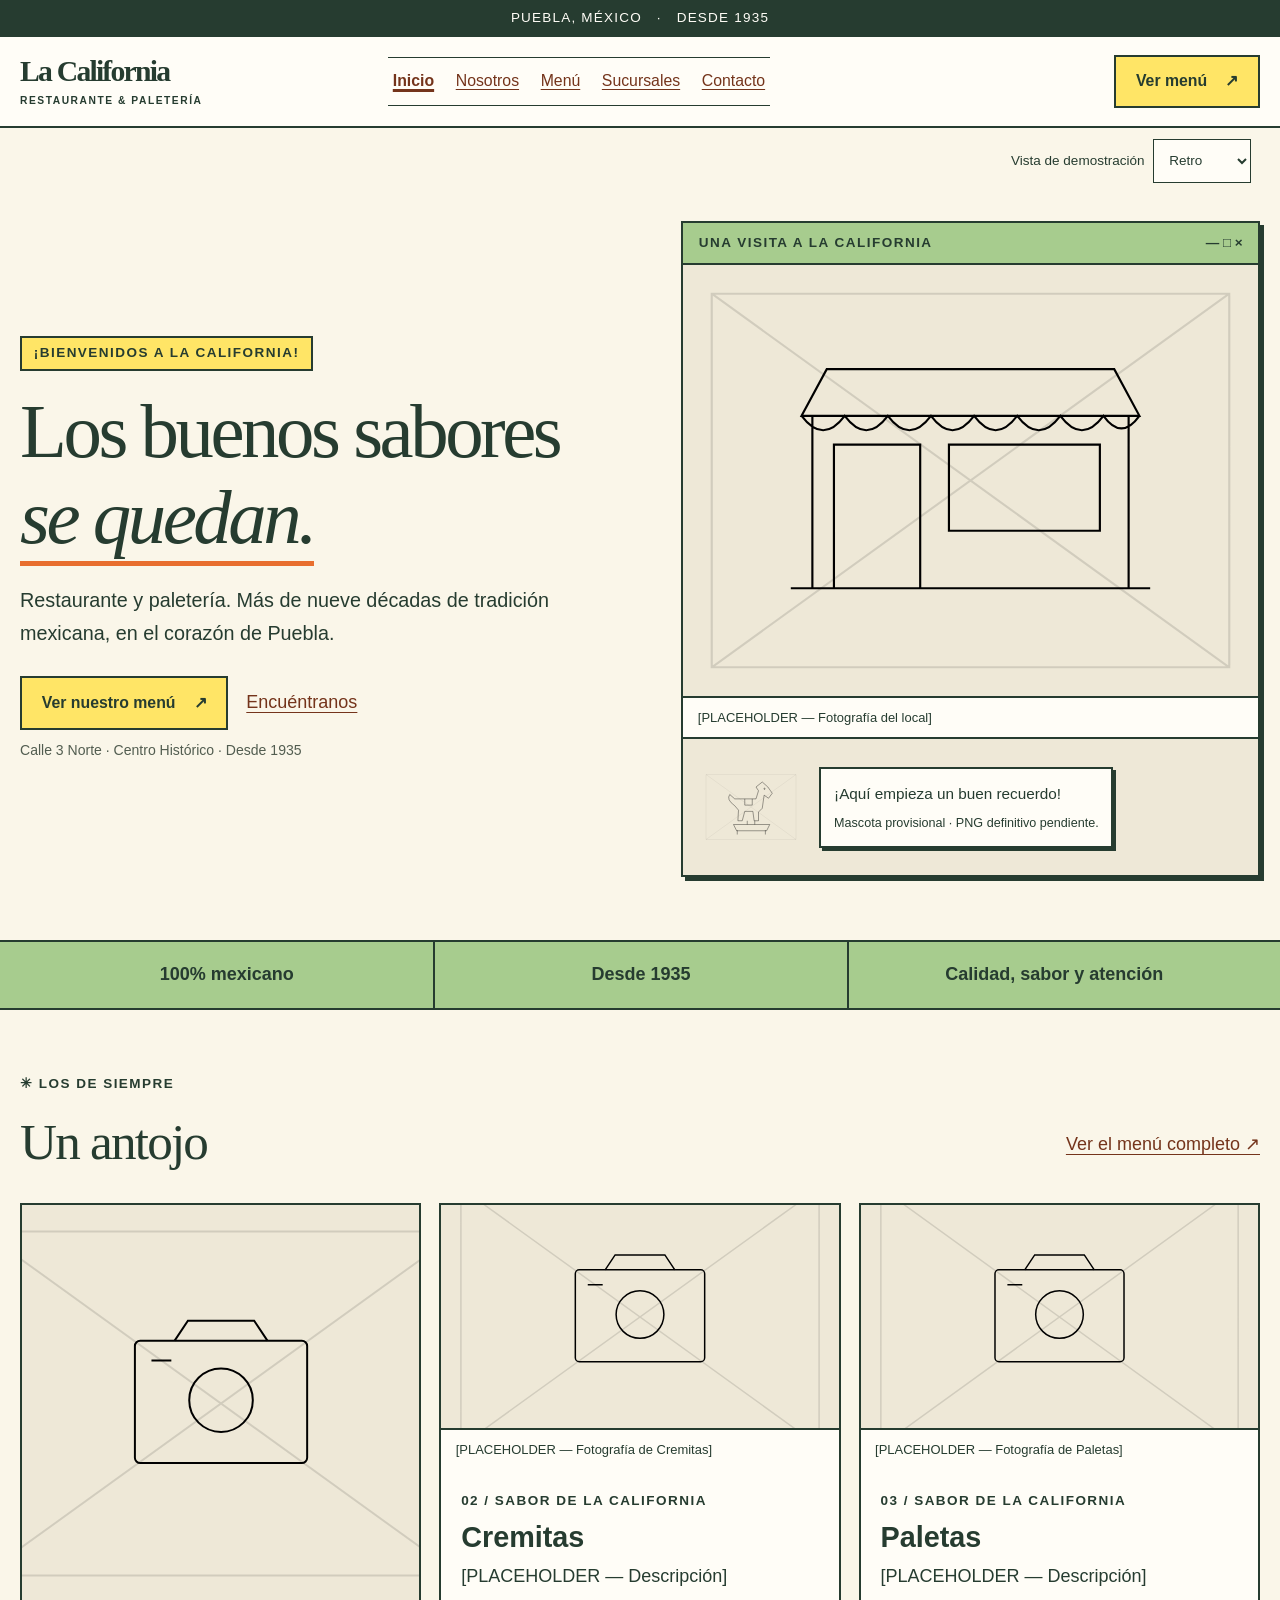
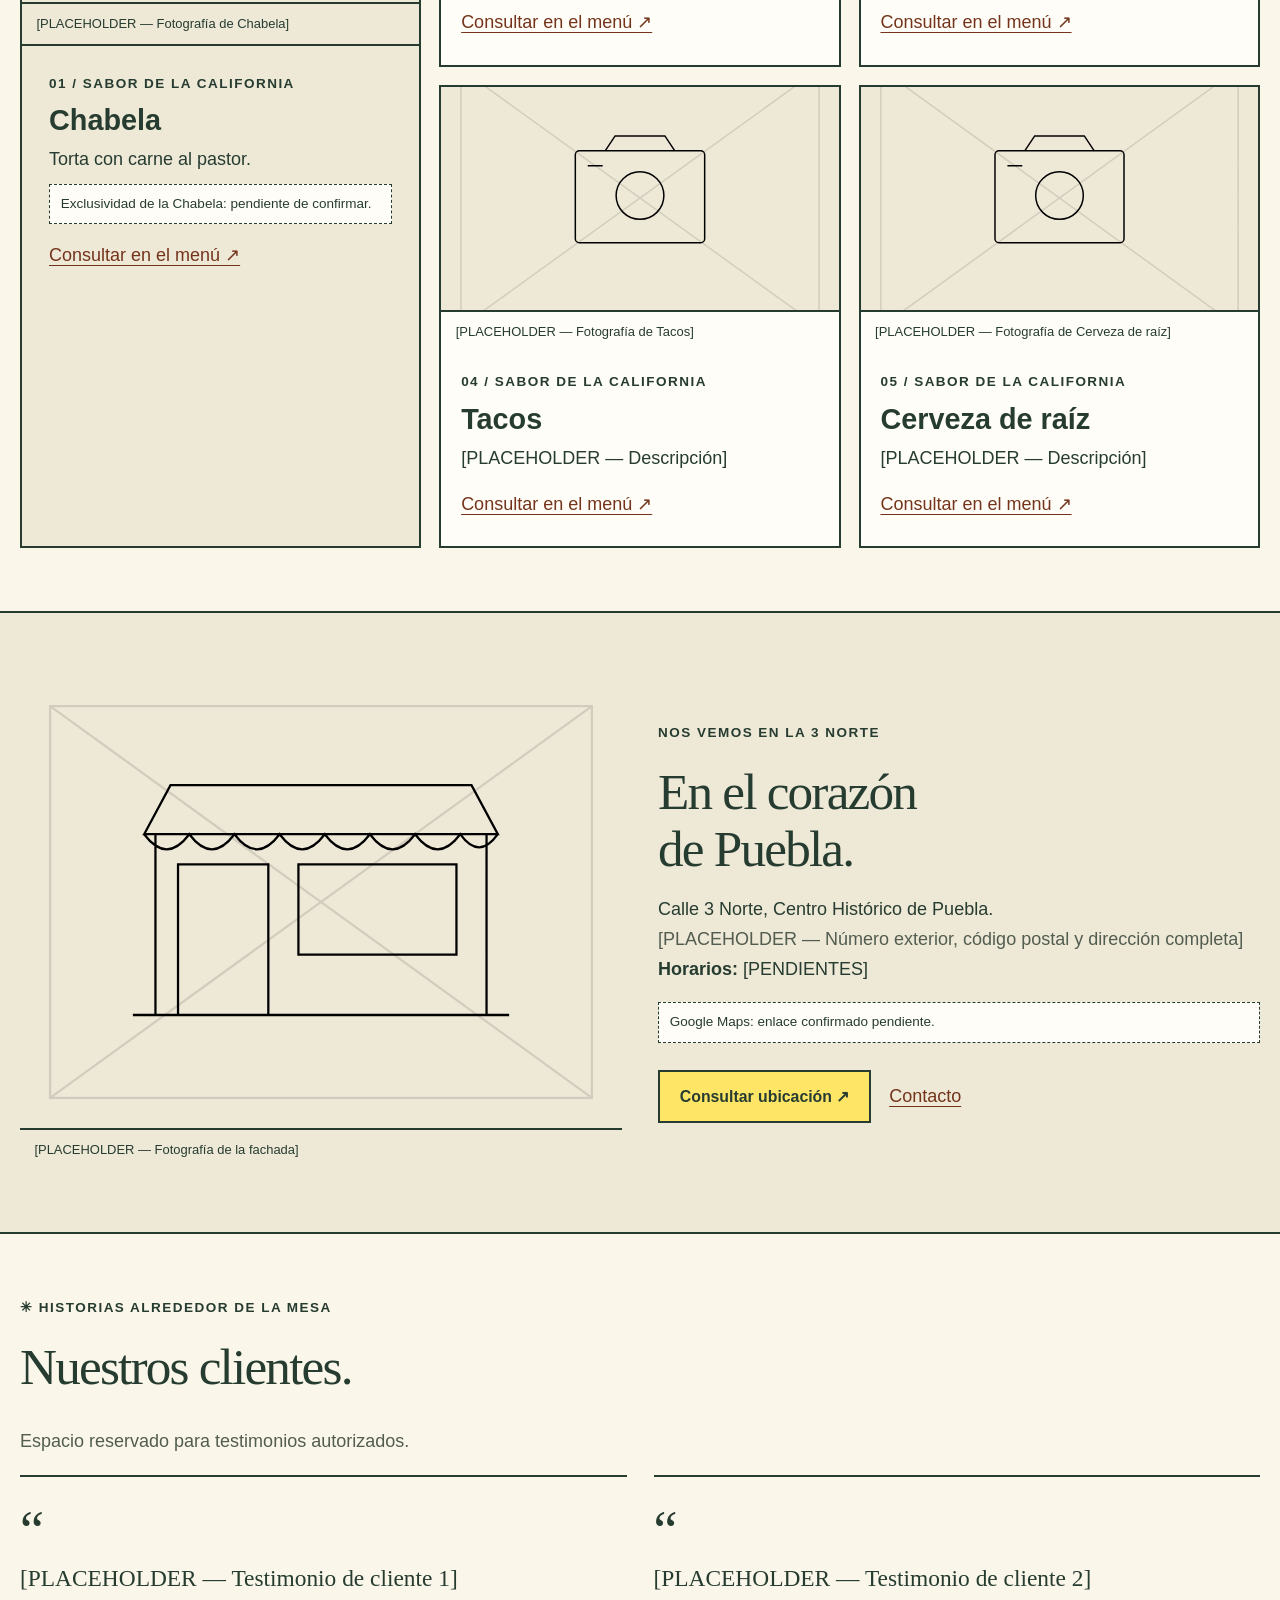
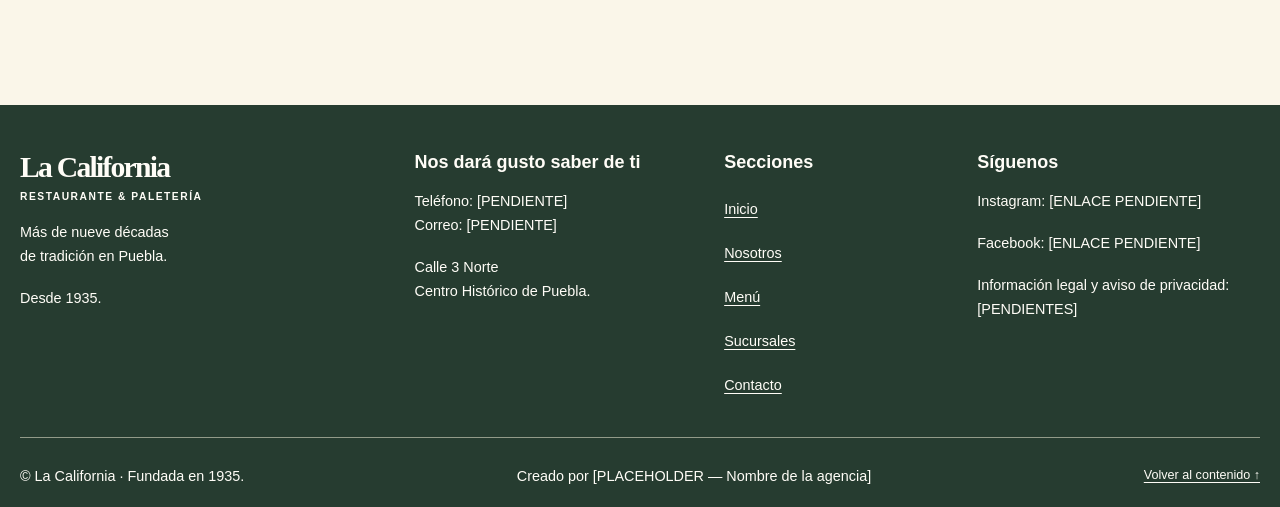
==== index.html @ c89e3b65 "Refactor index.html structure and content" ====
<!doctype html>
<html lang="es-MX"><head><meta charset="utf-8"><meta name="viewport" content="width=device-width,initial-scale=1"><title>Tradición y sabor desde 1935 | La California</title><meta name="description" content="Restaurante y paletería La California. Conoce nuestro menú, nuestra historia desde 1935 y nuestra ubicación en calle 3 Norte, Puebla."><link rel="stylesheet" href="/css/base.css"><link rel="stylesheet" href="css/brand.css"><link id="theme" rel="stylesheet" href="css/theme-retro.css"><script src="js/main.js" defer></script><script type="application/ld+json">{"@context":"https://schema.org","@type":"Restaurant","name":"La California","foundingDate":"1935","description":"Restaurante y paletería tradicional del Centro Histórico de Puebla, en calle 3 Norte."}</script></head>
<body><a class="skip" href="#contenido">Saltar al contenido</a><div class="topline">PUEBLA, MÉXICO &nbsp; · &nbsp; DESDE 1935</div><header class="cabecera"><div class="contenedor barra"><a class="marca" href="/" aria-label="La California, Inicio">La California<small>Restaurante & paletería</small></a><button class="nav-toggle" aria-expanded="false" aria-controls="navegacion" hidden>Secciones <span aria-hidden="true">＋</span></button><nav class="nav" id="navegacion" aria-label="Navegación principal"><a href="/" aria-current="page">Inicio</a><a href="/nosotros/">Nosotros</a><a href="menu/index.html">Menú</a><a href="/sucursales/">Sucursales</a><a href="/contacto/">Contacto</a></nav><a class="boton header-cta" href="/menu/">Ver menú <span aria-hidden="true">↗</span></a></div></header><div class="contenedor demo" hidden><label for="tema">Vista de demostración</label><select id="tema"><option value="retro">Retro</option><option value="modern">Moderno</option></select><span id="theme-status" role="status"></span></div>
<main id="contenido" tabindex="-1"><section class="hero"><div class="contenedor hero-grid"><div class="hero-copy"><p class="eyebrow">¡Bienvenidos a La California!</p><h1>Los buenos sabores<br><em>se quedan.</em></h1><p class="intro">Restaurante y paletería. Más de nueve décadas de tradición mexicana, en el corazón de Puebla.</p><div class="acciones"><a class="boton" href="/menu/">Ver nuestro menú <span aria-hidden="true">↗</span></a><a href="/sucursales/">Encuéntranos</a></div><p class="caption">Calle 3 Norte · Centro Histórico · Desde 1935</p></div><div class="hero-media window"><p class="bar-title"><span>Una visita a La California</span><span aria-hidden="true">— □ ×</span></p><figure class="image-frame"><img src="/images/placeholders/local.svg" alt="" width="800" height="600" fetchpriority="high"><figcaption>[PLACEHOLDER — Fotografía del local]</figcaption></figure><div class="mascot"><img src="/images/mascota/caballito-provisional.svg" width="100" height="100" alt="Boceto provisional de un caballito mecánico infantil" loading="lazy"><p class="bubble">¡Aquí empieza un buen recuerdo!<small>Mascota provisional · PNG definitivo pendiente.</small></p></div></div></div></section><section class="pilares" aria-label="Nuestra identidad"><div class="contenedor"><p>100% mexicano</p><p>Desde 1935</p><p>Calidad, sabor y atención</p></div></section><section class="seccion"><div class="contenedor"><div class="section-head"><div><p class="eyebrow">Los de siempre</p><h2>Un antojo</h2></div><a href="/menu/">Ver el menú completo ↗</a></div><div class="products"><article class="product featured"><figure class="image-frame"><img src="/images/placeholders/foto.svg" alt="" width="800" height="600" loading="lazy"><figcaption>[PLACEHOLDER — Fotografía de Chabela]</figcaption></figure><div class="product-body"><p class="eyebrow">01 / SABOR DE LA CALIFORNIA</p><h3>Chabela</h3><p>Torta con carne al pastor.</p><p class="pending">Exclusividad de la Chabela: pendiente de confirmar.</p><a href="/menu/#chabelas">Consultar en el menú ↗</a></div></article><article class="product "><figure class="image-frame"><img src="/images/placeholders/foto.svg" alt="" width="800" height="600" loading="lazy"><figcaption>[PLACEHOLDER — Fotografía de Cremitas]</figcaption></figure><div class="product-body"><p class="eyebrow">02 / SABOR DE LA CALIFORNIA</p><h3>Cremitas</h3><p>[PLACEHOLDER — Descripción]</p><a href="/menu/#cremitas">Consultar en el menú ↗</a></div></article><article class="product "><figure class="image-frame"><img src="/images/placeholders/foto.svg" alt="" width="800" height="600" loading="lazy"><figcaption>[PLACEHOLDER — Fotografía de Paletas]</figcaption></figure><div class="product-body"><p class="eyebrow">03 / SABOR DE LA CALIFORNIA</p><h3>Paletas</h3><p>[PLACEHOLDER — Descripción]</p><a href="/menu/#paletas">Consultar en el menú ↗</a></div></article><article class="product "><figure class="image-frame"><img src="/images/placeholders/foto.svg" alt="" width="800" height="600" loading="lazy"><figcaption>[PLACEHOLDER — Fotografía de Tacos]</figcaption></figure><div class="product-body"><p class="eyebrow">04 / SABOR DE LA CALIFORNIA</p><h3>Tacos</h3><p>[PLACEHOLDER — Descripción]</p><a href="/menu/#tacos">Consultar en el menú ↗</a></div></article><article class="product "><figure class="image-frame"><img src="/images/placeholders/foto.svg" alt="" width="800" height="600" loading="lazy"><figcaption>[PLACEHOLDER — Fotografía de Cerveza de raíz]</figcaption></figure><div class="product-body"><p class="eyebrow">05 / SABOR DE LA CALIFORNIA</p><h3>Cerveza de raíz</h3><p>[PLACEHOLDER — Descripción]</p><a href="/menu/#bebidas">Consultar en el menú ↗</a></div></article></div></div></section><section class="seccion location"><div class="contenedor split"><figure class="image-frame"><img src="/images/placeholders/local.svg" alt="" width="800" height="600" loading="lazy"><figcaption>[PLACEHOLDER — Fotografía de la fachada]</figcaption></figure><div><p class="eyebrow">Nos vemos en la 3 Norte</p><h2>En el corazón<br>de Puebla.</h2><address>Calle 3 Norte, Centro Histórico de Puebla.<br><span class="muted">[PLACEHOLDER — Número exterior, código postal y dirección completa]</span></address><p><strong>Horarios:</strong> [PENDIENTES]</p><p class="pending">Google Maps: enlace confirmado pendiente.</p><div class="acciones"><a class="boton" href="/sucursales/">Consultar ubicación ↗</a><a href="/contacto/">Contacto</a></div></div></div></section><section class="seccion"><div class="contenedor"><div class="section-head"><div><p class="eyebrow">Historias alrededor de la mesa</p><h2>Nuestros clientes.</h2></div></div><p class="muted">Espacio reservado para testimonios autorizados.</p><div class="testimonials"><div class="testimonial"><p>[PLACEHOLDER — Testimonio de cliente 1]</p></div><div class="testimonial"><p>[PLACEHOLDER — Testimonio de cliente 2]</p></div></div></div></section></main>
<footer class="footer"><div class="contenedor"><div class="footer-grid"><div><a class="marca" href="/">La California<small>Restaurante & paletería</small></a><p style="margin-top:1rem">Más de nueve décadas<br>de tradición en Puebla.</p><p>Desde 1935.</p></div><div><h2>Nos dará gusto saber de ti</h2><p>Teléfono: [PENDIENTE]<br>Correo: [PENDIENTE]</p><p>Calle 3 Norte<br>Centro Histórico de Puebla.</p></div><div><h2>Secciones</h2><nav aria-label="Navegación del pie"><a href="/" aria-current="page">Inicio</a><a href="/nosotros/">Nosotros</a><a href="/menu/">Menú</a><a href="/sucursales/">Sucursales</a><a href="/contacto/">Contacto</a></nav></div><div><h2>Síguenos</h2><p>Instagram: [ENLACE PENDIENTE]</p><p>Facebook: [ENLACE PENDIENTE]</p><p>Información legal y aviso de privacidad: [PENDIENTES]</p></div></div><div class="footer-bottom"><p>© La California · Fundada en 1935.</p><p>Creado por [PLACEHOLDER — Nombre de la agencia]</p><a href="#contenido">Volver al contenido ↑</a></div></div></footer></body></html>
---- css/base.css ----
/* Compartido: mobile-first. Los minmax(0,1fr) permiten zoom y textos largos. */
*{box-sizing:border-box}html{font-size:112.5%;scroll-padding-top:1rem}body{margin:0;background:var(--fondo);color:var(--texto);font-family:var(--font-body);line-height:1.65;overflow-wrap:anywhere}h1,h2,h3,p,figure{margin:0 0 1rem}h1,h2,h3{line-height:1.12}h1,h2{font-family:var(--font-display);font-weight:400}h1{font-size:clamp(2.65rem,6vw,5.1rem);letter-spacing:-.045em}h2{font-size:clamp(2rem,4vw,3.25rem);letter-spacing:-.035em}h3{font-family:var(--font-title);font-size:1.35rem}a{color:var(--enlace);text-underline-offset:.22em;text-decoration-thickness:1px}a:hover{text-decoration-thickness:2px}button,select{font:inherit;color:inherit}button,a,select{touch-action:manipulation}button{cursor:pointer}img{display:block;width:100%;height:auto}a,button,select{max-width:100%}:focus-visible{outline:3px solid var(--texto);outline-offset:5px}[hidden]{display:none!important}.contenedor{width:min(var(--ancho),calc(100% - 2rem));margin-inline:auto}.seccion{padding-block:var(--espacio)}.eyebrow,.bar-title{font-family:var(--font-title);font-weight:700;letter-spacing:.11em;font-size:.75rem;text-transform:uppercase}.muted,.caption{color:var(--texto-secundario)}.caption{font-size:.78rem;margin:.5rem 0 0}.intro{font-size:1.1rem;max-width:37rem}.skip{position:absolute;left:1rem;top:-10rem;z-index:10;background:var(--superficie);padding:.7rem}.skip:focus{top:1rem}.topline{background:var(--texto);color:var(--superficie);text-align:center;font-size:.75rem;padding:.4rem 1rem;letter-spacing:.09em}.cabecera{border-bottom:var(--borde);background:var(--superficie)}.barra{display:flex;flex-wrap:wrap;align-items:center;gap:1rem;padding-block:1rem}.marca{display:block;text-decoration:none;color:var(--texto);line-height:1.05;font-family:var(--font-display);font-weight:700;font-size:1.65rem;letter-spacing:-.06em}.marca small{display:block;font-family:var(--font-body);font-size:.57rem;letter-spacing:.15em;margin-top:.5rem;text-transform:uppercase}.nav{display:flex;flex-wrap:wrap;gap:.25rem .7rem;width:100%;align-items:center}.nav a{padding:.6rem .25rem;font-size:.88rem;min-height:44px}.nav a[aria-current]{font-weight:700;text-decoration-thickness:3px}.boton,.nav-toggle{display:inline-flex;align-items:center;justify-content:center;gap:1rem;min-height:48px;padding:.65rem 1.1rem;border:var(--borde);background:var(--boton-fondo);color:var(--boton-texto);font-weight:700;font-size:.88rem;text-decoration:none;border-radius:var(--radio)}.boton:hover{transform:translateY(calc(-1 * var(--movimiento)));transition:transform var(--duracion)}.boton.secundario{background:var(--superficie);color:var(--texto)}.nav-toggle{background:var(--superficie);color:var(--texto)}.header-cta{margin-left:auto}.demo{display:flex;justify-content:flex-end;align-items:center;flex-wrap:wrap;gap:.5rem;padding-block:.6rem;font-size:.75rem}.demo select{min-height:44px;border:1px solid var(--borde-color);background:var(--superficie);padding:.25rem .6rem}.hero{padding-block:1.5rem var(--espacio)}.hero-grid,.split,.contact-grid{display:grid;gap:2rem;align-items:center}.hero-copy{padding-block:1rem}.hero-copy h1 em{font-weight:400;font-style:italic}.acciones{display:flex;flex-wrap:wrap;align-items:center;gap:1rem;margin-top:1.5rem}.acciones>a:not(.boton){padding-block:.6rem}.window{border:var(--borde);background:var(--superficie)}.bar-title{display:flex;justify-content:space-between;gap:1rem;margin:0;padding:.5rem .85rem;border-bottom:var(--borde);background:var(--rotulo)}.bar-title span:last-child{letter-spacing:0}.image-frame{margin:0}.image-frame img{aspect-ratio:4/3;object-fit:cover;background:var(--suave)}.image-frame figcaption{padding:.5rem .8rem;font-size:.72rem;border-top:var(--borde)}.hero-media{min-width:0}.mascot{display:flex;align-items:center;gap:1rem;padding:1rem;border-top:var(--borde);background:var(--acento-suave)}.mascot img{width:100px;height:100px;flex:none}.mascot p{margin:0}.bubble{border:var(--borde);padding:.7rem;background:var(--superficie);font-size:.85rem}.bubble small{display:block;font-size:.7rem;margin-top:.35rem}.pilares{background:var(--identidad);border-block:var(--borde)}.pilares .contenedor{display:grid}.pilares p{padding:1rem;text-align:center;margin:0;font-family:var(--font-title);font-weight:700}.pilares p+p{border-top:var(--borde)}.section-head{display:flex;flex-wrap:wrap;align-items:end;justify-content:space-between;gap:1rem;margin-bottom:1.8rem}.section-head h2{margin-bottom:0}.section-head>a{padding:.6rem 0}.products{display:grid;gap:1rem}.product{border:var(--borde);background:var(--superficie);min-width:0}.product img{aspect-ratio:16/9;object-fit:cover}.product-body{padding:1.1rem}.product-body h3{margin-bottom:.5rem}.product-body p{margin-bottom:.5rem}.product a{display:inline-block;padding:.4rem 0}.featured{background:var(--acento-suave)}.pending{font-size:.75rem;display:block;padding:.45rem .6rem;border:1px dashed var(--borde-color);background:var(--superficie)}.testimonials,.two-col,.footer-grid{display:grid;gap:1.5rem}.testimonial{margin:0;border-top:var(--borde);padding:1.5rem 0}.testimonial p{font-family:var(--font-display);font-size:1.3rem}.location{background:var(--acento-suave);border-block:var(--borde)}address{font-style:normal}dl{margin:0}dt{font-weight:700;margin-top:1rem}dd{margin:0}.page-head{padding-block:2rem var(--espacio);border-bottom:var(--borde)}.page-head p:last-child{margin-bottom:0}.panel{padding:1.5rem;border:var(--borde);background:var(--superficie)}.panel h2{font-size:2rem}.timeline{list-style:none;padding:0;margin:2rem 0;border-left:2px solid var(--borde-color)}.timeline li{padding:0 0 2rem 1.5rem;position:relative}.timeline li:before{content:'';position:absolute;left:-7px;top:.4rem;width:12px;height:12px;background:var(--texto)}.timeline h3{margin-bottom:.5rem}.categories{display:flex;flex-wrap:wrap;gap:.5rem;padding-block:1.25rem}.categories a{border:var(--borde);background:var(--superficie);padding:.55rem .8rem;min-height:44px}.menu-layout{display:grid;gap:2rem;align-items:start}.menu-section{margin-bottom:2.5rem;scroll-margin-top:1rem}.menu-section h2{font-size:2rem;padding-bottom:.6rem;border-bottom:var(--borde)}.menu-item{display:grid;gap:.5rem;padding:1.4rem 0;border-bottom:1px solid var(--borde-color)}.menu-item h3,.menu-item p{margin-bottom:.5rem}.price{font-family:var(--font-body);font-weight:700;font-size:.85rem}.variants{font-size:.78rem;color:var(--texto-secundario)}.menu-photo{max-width:32rem;margin-top:1rem}.menu-photo img{aspect-ratio:16/9;object-fit:cover}.promo{background:var(--acento-suave);border:var(--borde)}.promo-body{padding:1.2rem}.promo h2{font-size:2rem}.promo dl{font-size:.88rem}.contact-topics article{padding-block:1.2rem;border-top:var(--borde)}.social-placeholder{min-height:13rem;display:flex;flex-direction:column;justify-content:center;background:var(--suave);border:1px dashed var(--borde-color);padding:1.5rem}.social-placeholder p:last-child{margin-bottom:0}.footer{border-top:var(--borde);background:var(--texto);color:var(--superficie);padding-block:2.5rem 1rem}.footer a,.footer .marca{color:inherit}.footer h2{font-family:var(--font-title);font-size:1rem;letter-spacing:0;font-weight:700}.footer p,.footer nav{font-size:.8rem}.footer nav{display:flex;flex-direction:column;align-items:start}.footer nav a{padding:.4rem 0;min-height:44px}.footer-bottom{display:flex;flex-wrap:wrap;justify-content:space-between;gap:1rem;padding-top:1.5rem;margin-top:1.5rem;border-top:1px solid var(--linea);font-size:.7rem}.footer-bottom p{margin:0}.error-page{min-height:55vh}.resource-error{padding:1rem;border:1px dashed var(--borde-color);background:var(--superficie)}
@media(min-width:42rem){.pilares .contenedor{grid-template-columns:repeat(3,minmax(0,1fr))}.pilares p+p{border-top:0;border-left:var(--borde)}.products,.two-col,.testimonials{grid-template-columns:repeat(2,minmax(0,1fr))}.featured{grid-column:1/-1}.footer-grid{grid-template-columns:repeat(2,minmax(0,1fr))}.menu-item{grid-template-columns:minmax(0,1fr) auto}.menu-item .variants{grid-column:1/-1}.split{grid-template-columns:repeat(2,minmax(0,1fr))}}
@media(min-width:60rem){.hero-grid{grid-template-columns:1.05fr 1fr;gap:3rem}.products{grid-template-columns:repeat(3,minmax(0,1fr))}.featured{grid-column:1;grid-row:1/span 2;display:flex;flex-direction:column}.featured img{aspect-ratio:1;flex:1;min-height:0}.featured .product-body{padding:1.5rem}.footer-grid{grid-template-columns:1.3fr 1fr .8fr 1fr}.menu-layout{grid-template-columns:minmax(0,2fr) minmax(0,1fr)}.contact-grid{grid-template-columns:1.3fr 1fr;align-items:start}}
/* La navegación mantiene su propia fila hasta 1200 px para no comprimir controles. */
@media(min-width:75rem){.nav{width:auto;margin-inline:auto}.barra{gap:1.5rem}.header-cta{order:3}.nav{order:2}}
@media(prefers-reduced-motion:reduce){html:root{--duracion:0ms;--movimiento:0px}html{scroll-behavior:auto}*,*:before,*:after{animation:none!important;transition:none!important}}

/* El pie oscuro necesita un indicador de foco claro. */
.footer :focus-visible{outline-color:var(--superficie)}
---- css/brand.css ----
/* Única fuente de colores. Los temas asignan roles semánticos. */
:root{--verde:#a7cc8e;--naranja:#e86e2e;--amarillo:#ffe566;--oscuro:#263c30;--crema:#faf6e9;--papel:#fffdf7;--suave:#eee8d7;--muted:#525d50;--linea:#929b89;--blanco:#ffffff;--enlace-oscuro:#74341b;
--font-body:'Montserrat',Arial,Helvetica,sans-serif;--font-title:'Josefin Sans','Trebuchet MS',sans-serif;--font-display:Georgia,'Times New Roman',serif;
--ancho:1240px;--duracion:140ms;--movimiento:2px;}
---- css/theme-retro.css ----
:root{--fondo:var(--crema);--superficie:var(--papel);--texto:var(--oscuro);--texto-secundario:var(--muted);--enlace:var(--enlace-oscuro);--borde-color:var(--oscuro);--borde:2px solid var(--borde-color);--boton-fondo:var(--amarillo);--boton-texto:var(--oscuro);--rotulo:var(--verde);--identidad:var(--verde);--acento-suave:var(--suave);--radio:0;--espacio:3.5rem}.hero-copy .eyebrow{display:inline-block;border:var(--borde);padding:.25rem .65rem;background:var(--amarillo)}.hero-copy h1 em{display:inline-block;border-bottom:5px solid var(--naranja)}.window{box-shadow:4px 4px 0 var(--texto)}.product h3{font-size:1.6rem}.featured .product-body{border-top:var(--borde)}.section-head .eyebrow:before{content:'✳ ';color:var(--texto)}.nav[aria-label]{border-block:1px solid var(--borde-color)}.page-head{background:var(--acento-suave)}.testimonial:before{content:'“';font-family:var(--font-display);font-size:3rem;line-height:1}.bubble{box-shadow:3px 3px 0 var(--texto)}@media(max-width:41.99rem){.nav{padding:.7rem;border:var(--borde);background:var(--acento-suave)}.nav a{width:100%;padding:.55rem}}
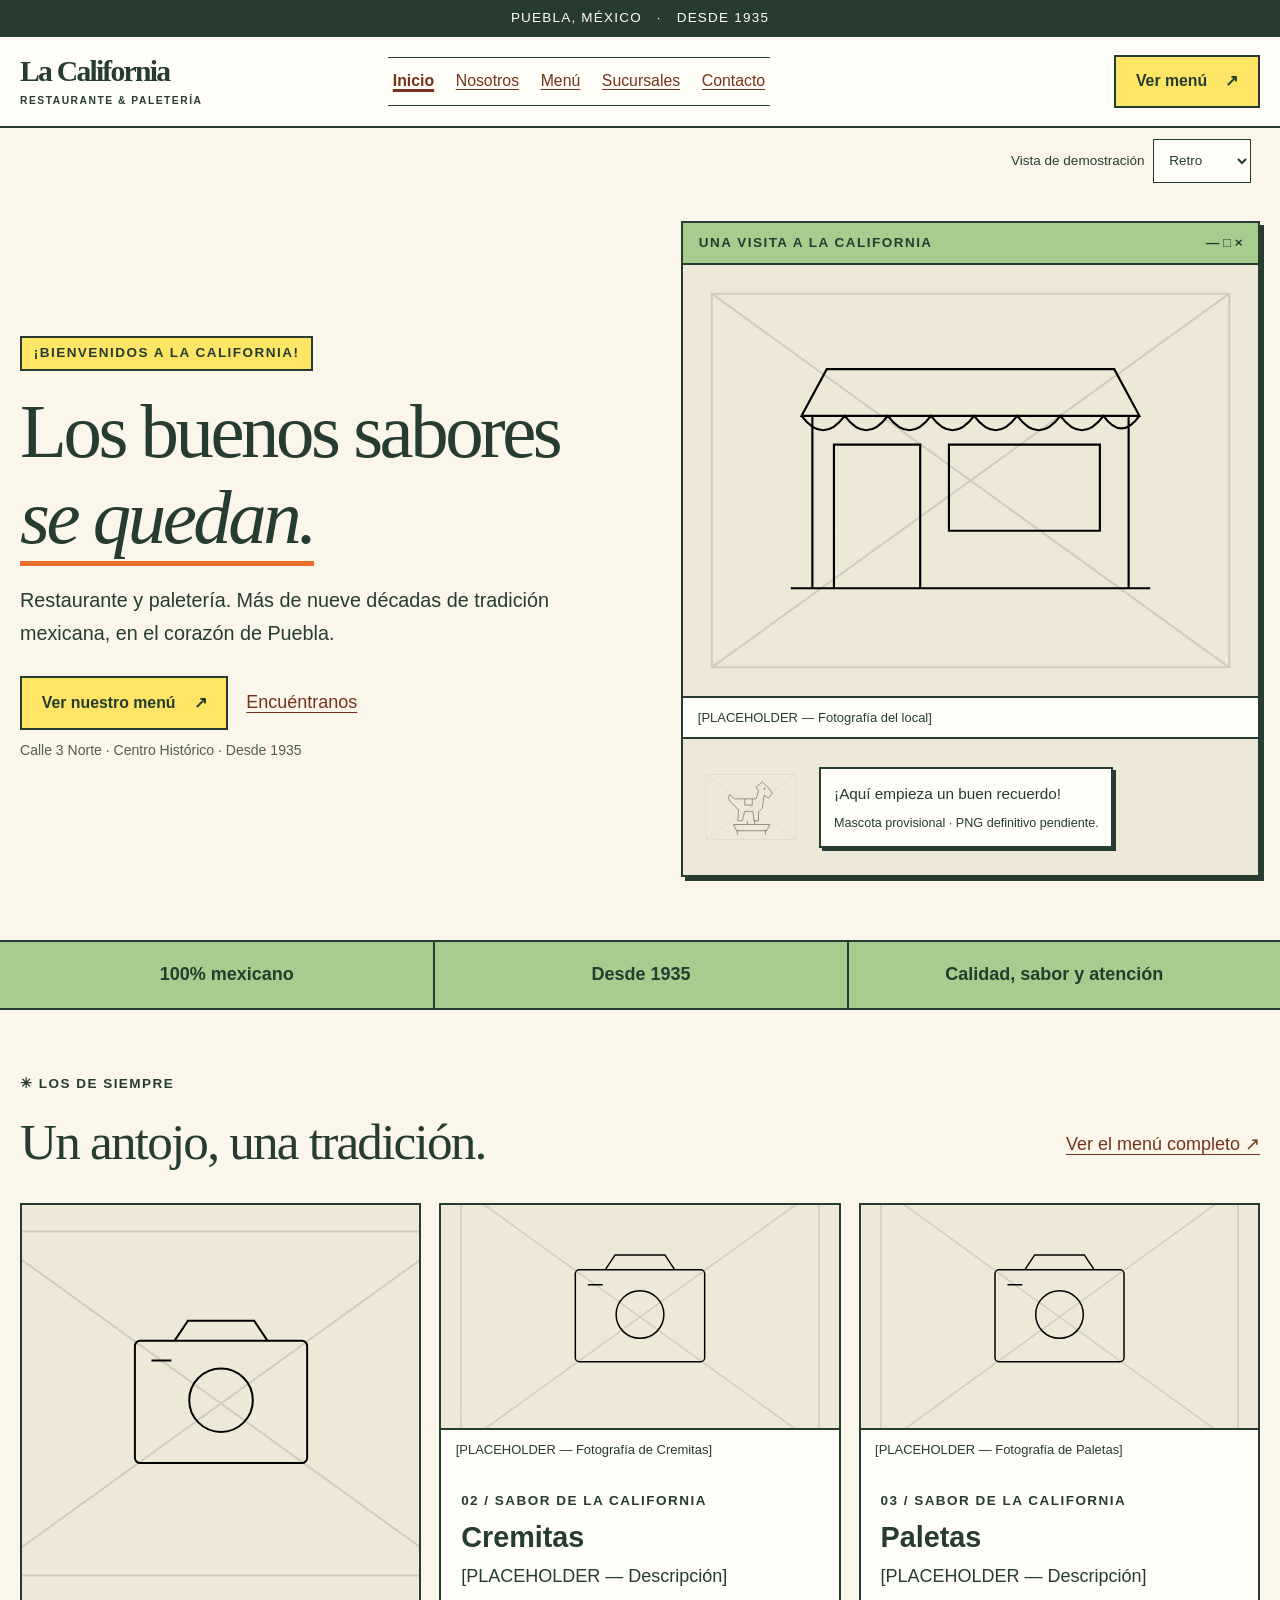
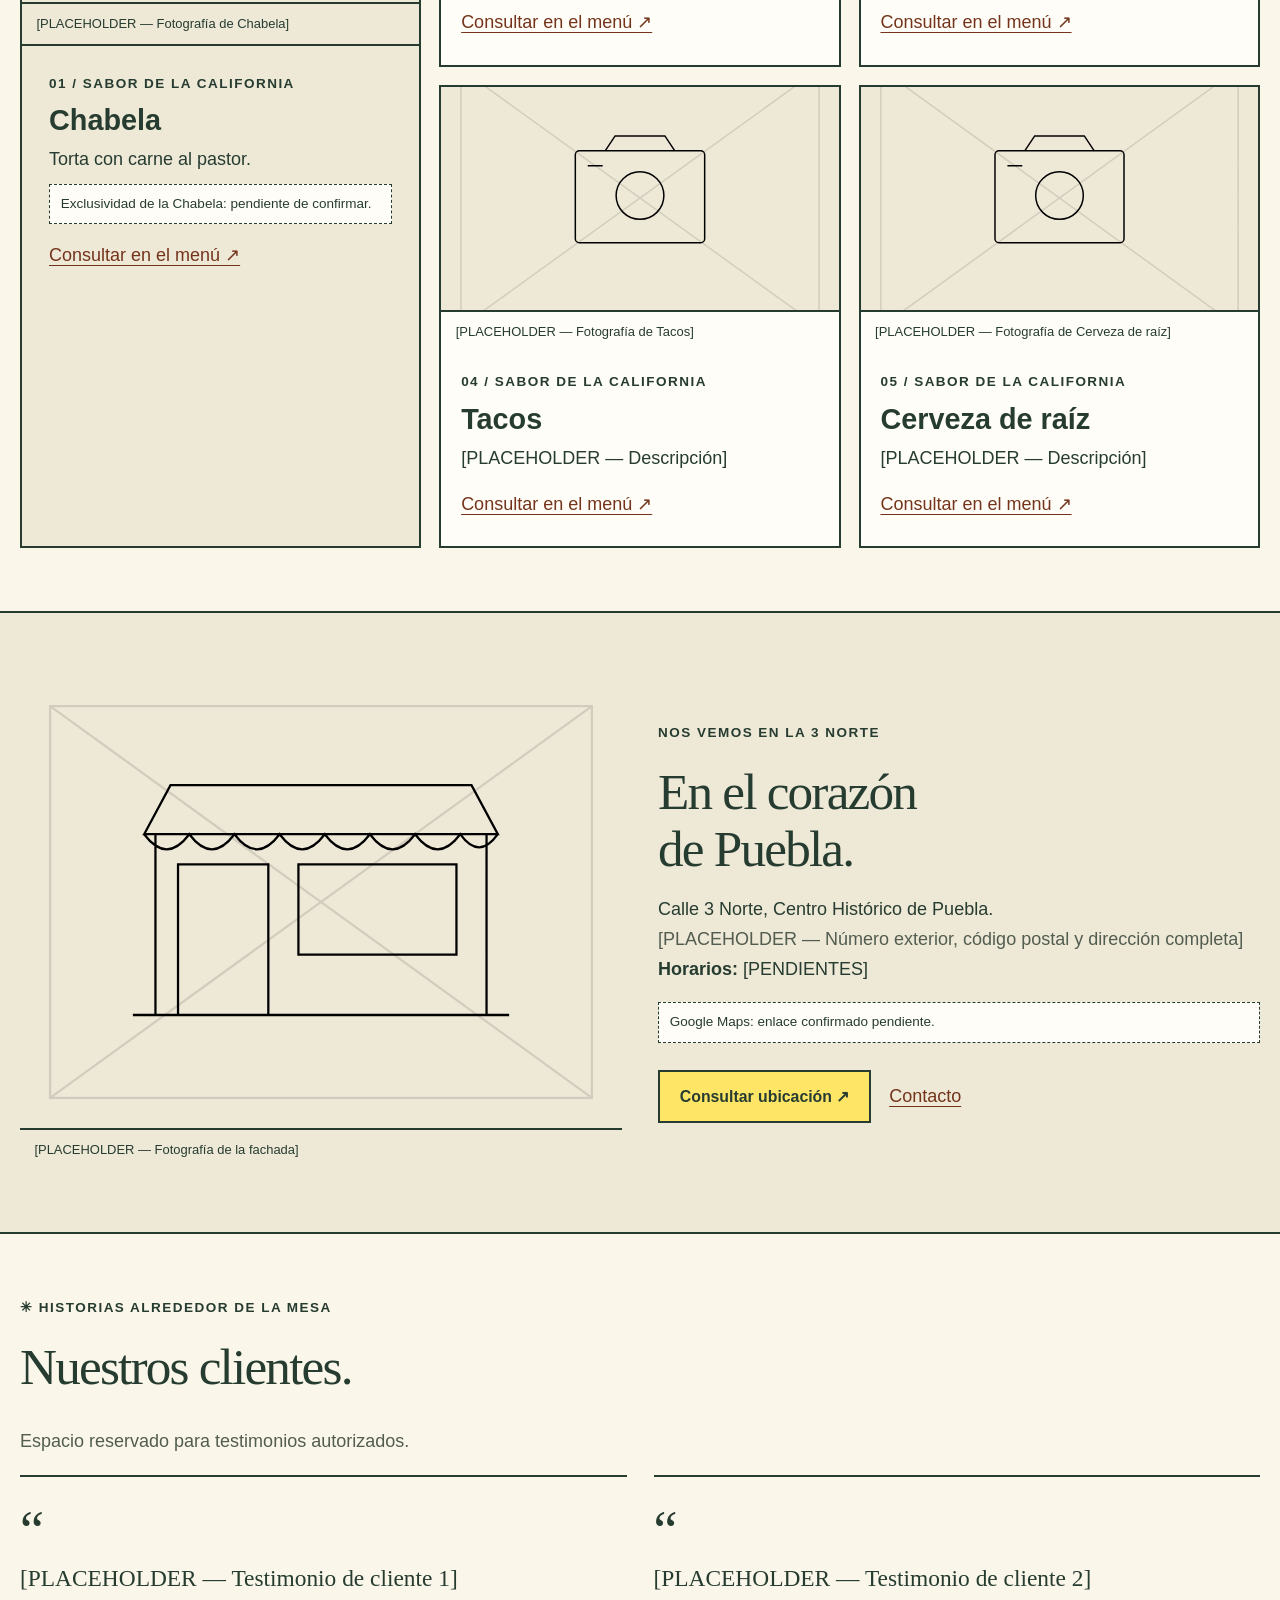
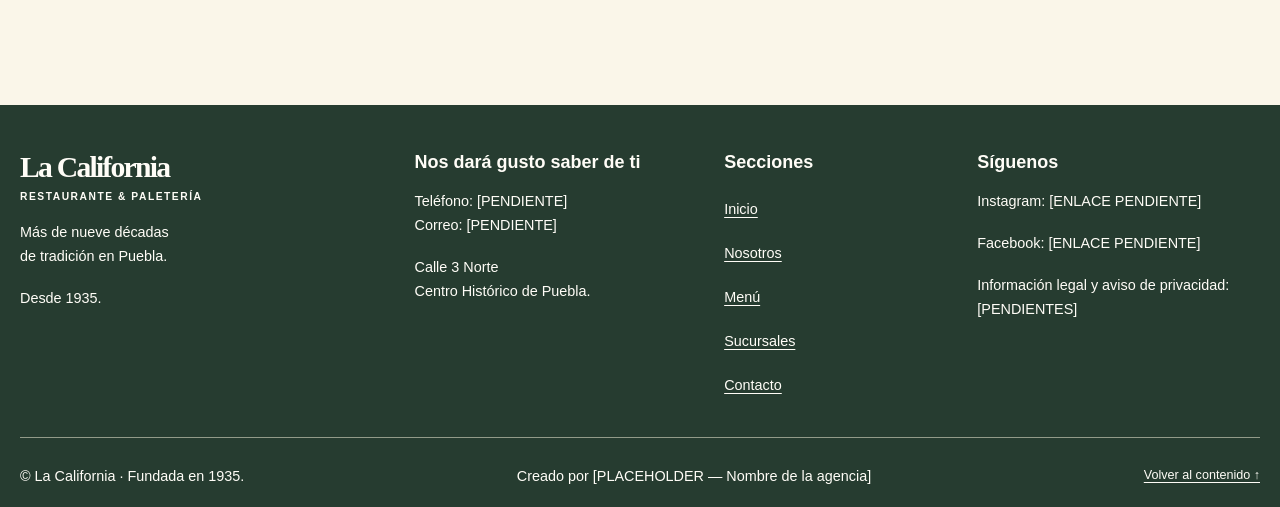
==== commit aa7eb455: "Modificacion de rutas de menu de Nosotros e Inicio" ====
--- a/index.html
+++ b/index.html
@@ -1,5 +1,242 @@
 <!doctype html>
-<html lang="es-MX"><head><meta charset="utf-8"><meta name="viewport" content="width=device-width,initial-scale=1"><title>Tradición y sabor desde 1935 | La California</title><meta name="description" content="Restaurante y paletería La California. Conoce nuestro menú, nuestra historia desde 1935 y nuestra ubicación en calle 3 Norte, Puebla."><link rel="stylesheet" href="/css/base.css"><link rel="stylesheet" href="css/brand.css"><link id="theme" rel="stylesheet" href="css/theme-retro.css"><script src="js/main.js" defer></script><script type="application/ld+json">{"@context":"https://schema.org","@type":"Restaurant","name":"La California","foundingDate":"1935","description":"Restaurante y paletería tradicional del Centro Histórico de Puebla, en calle 3 Norte."}</script></head>
-<body><a class="skip" href="#contenido">Saltar al contenido</a><div class="topline">PUEBLA, MÉXICO &nbsp; · &nbsp; DESDE 1935</div><header class="cabecera"><div class="contenedor barra"><a class="marca" href="/" aria-label="La California, Inicio">La California<small>Restaurante & paletería</small></a><button class="nav-toggle" aria-expanded="false" aria-controls="navegacion" hidden>Secciones <span aria-hidden="true">＋</span></button><nav class="nav" id="navegacion" aria-label="Navegación principal"><a href="/" aria-current="page">Inicio</a><a href="/nosotros/">Nosotros</a><a href="menu/index.html">Menú</a><a href="/sucursales/">Sucursales</a><a href="/contacto/">Contacto</a></nav><a class="boton header-cta" href="/menu/">Ver menú <span aria-hidden="true">↗</span></a></div></header><div class="contenedor demo" hidden><label for="tema">Vista de demostración</label><select id="tema"><option value="retro">Retro</option><option value="modern">Moderno</option></select><span id="theme-status" role="status"></span></div>
-<main id="contenido" tabindex="-1"><section class="hero"><div class="contenedor hero-grid"><div class="hero-copy"><p class="eyebrow">¡Bienvenidos a La California!</p><h1>Los buenos sabores<br><em>se quedan.</em></h1><p class="intro">Restaurante y paletería. Más de nueve décadas de tradición mexicana, en el corazón de Puebla.</p><div class="acciones"><a class="boton" href="/menu/">Ver nuestro menú <span aria-hidden="true">↗</span></a><a href="/sucursales/">Encuéntranos</a></div><p class="caption">Calle 3 Norte · Centro Histórico · Desde 1935</p></div><div class="hero-media window"><p class="bar-title"><span>Una visita a La California</span><span aria-hidden="true">— □ ×</span></p><figure class="image-frame"><img src="/images/placeholders/local.svg" alt="" width="800" height="600" fetchpriority="high"><figcaption>[PLACEHOLDER — Fotografía del local]</figcaption></figure><div class="mascot"><img src="/images/mascota/caballito-provisional.svg" width="100" height="100" alt="Boceto provisional de un caballito mecánico infantil" loading="lazy"><p class="bubble">¡Aquí empieza un buen recuerdo!<small>Mascota provisional · PNG definitivo pendiente.</small></p></div></div></div></section><section class="pilares" aria-label="Nuestra identidad"><div class="contenedor"><p>100% mexicano</p><p>Desde 1935</p><p>Calidad, sabor y atención</p></div></section><section class="seccion"><div class="contenedor"><div class="section-head"><div><p class="eyebrow">Los de siempre</p><h2>Un antojo</h2></div><a href="/menu/">Ver el menú completo ↗</a></div><div class="products"><article class="product featured"><figure class="image-frame"><img src="/images/placeholders/foto.svg" alt="" width="800" height="600" loading="lazy"><figcaption>[PLACEHOLDER — Fotografía de Chabela]</figcaption></figure><div class="product-body"><p class="eyebrow">01 / SABOR DE LA CALIFORNIA</p><h3>Chabela</h3><p>Torta con carne al pastor.</p><p class="pending">Exclusividad de la Chabela: pendiente de confirmar.</p><a href="/menu/#chabelas">Consultar en el menú ↗</a></div></article><article class="product "><figure class="image-frame"><img src="/images/placeholders/foto.svg" alt="" width="800" height="600" loading="lazy"><figcaption>[PLACEHOLDER — Fotografía de Cremitas]</figcaption></figure><div class="product-body"><p class="eyebrow">02 / SABOR DE LA CALIFORNIA</p><h3>Cremitas</h3><p>[PLACEHOLDER — Descripción]</p><a href="/menu/#cremitas">Consultar en el menú ↗</a></div></article><article class="product "><figure class="image-frame"><img src="/images/placeholders/foto.svg" alt="" width="800" height="600" loading="lazy"><figcaption>[PLACEHOLDER — Fotografía de Paletas]</figcaption></figure><div class="product-body"><p class="eyebrow">03 / SABOR DE LA CALIFORNIA</p><h3>Paletas</h3><p>[PLACEHOLDER — Descripción]</p><a href="/menu/#paletas">Consultar en el menú ↗</a></div></article><article class="product "><figure class="image-frame"><img src="/images/placeholders/foto.svg" alt="" width="800" height="600" loading="lazy"><figcaption>[PLACEHOLDER — Fotografía de Tacos]</figcaption></figure><div class="product-body"><p class="eyebrow">04 / SABOR DE LA CALIFORNIA</p><h3>Tacos</h3><p>[PLACEHOLDER — Descripción]</p><a href="/menu/#tacos">Consultar en el menú ↗</a></div></article><article class="product "><figure class="image-frame"><img src="/images/placeholders/foto.svg" alt="" width="800" height="600" loading="lazy"><figcaption>[PLACEHOLDER — Fotografía de Cerveza de raíz]</figcaption></figure><div class="product-body"><p class="eyebrow">05 / SABOR DE LA CALIFORNIA</p><h3>Cerveza de raíz</h3><p>[PLACEHOLDER — Descripción]</p><a href="/menu/#bebidas">Consultar en el menú ↗</a></div></article></div></div></section><section class="seccion location"><div class="contenedor split"><figure class="image-frame"><img src="/images/placeholders/local.svg" alt="" width="800" height="600" loading="lazy"><figcaption>[PLACEHOLDER — Fotografía de la fachada]</figcaption></figure><div><p class="eyebrow">Nos vemos en la 3 Norte</p><h2>En el corazón<br>de Puebla.</h2><address>Calle 3 Norte, Centro Histórico de Puebla.<br><span class="muted">[PLACEHOLDER — Número exterior, código postal y dirección completa]</span></address><p><strong>Horarios:</strong> [PENDIENTES]</p><p class="pending">Google Maps: enlace confirmado pendiente.</p><div class="acciones"><a class="boton" href="/sucursales/">Consultar ubicación ↗</a><a href="/contacto/">Contacto</a></div></div></div></section><section class="seccion"><div class="contenedor"><div class="section-head"><div><p class="eyebrow">Historias alrededor de la mesa</p><h2>Nuestros clientes.</h2></div></div><p class="muted">Espacio reservado para testimonios autorizados.</p><div class="testimonials"><div class="testimonial"><p>[PLACEHOLDER — Testimonio de cliente 1]</p></div><div class="testimonial"><p>[PLACEHOLDER — Testimonio de cliente 2]</p></div></div></div></section></main>
-<footer class="footer"><div class="contenedor"><div class="footer-grid"><div><a class="marca" href="/">La California<small>Restaurante & paletería</small></a><p style="margin-top:1rem">Más de nueve décadas<br>de tradición en Puebla.</p><p>Desde 1935.</p></div><div><h2>Nos dará gusto saber de ti</h2><p>Teléfono: [PENDIENTE]<br>Correo: [PENDIENTE]</p><p>Calle 3 Norte<br>Centro Histórico de Puebla.</p></div><div><h2>Secciones</h2><nav aria-label="Navegación del pie"><a href="/" aria-current="page">Inicio</a><a href="/nosotros/">Nosotros</a><a href="/menu/">Menú</a><a href="/sucursales/">Sucursales</a><a href="/contacto/">Contacto</a></nav></div><div><h2>Síguenos</h2><p>Instagram: [ENLACE PENDIENTE]</p><p>Facebook: [ENLACE PENDIENTE]</p><p>Información legal y aviso de privacidad: [PENDIENTES]</p></div></div><div class="footer-bottom"><p>© La California · Fundada en 1935.</p><p>Creado por [PLACEHOLDER — Nombre de la agencia]</p><a href="#contenido">Volver al contenido ↑</a></div></div></footer></body></html>
+<html lang="es-MX">
+
+<head>
+  <meta charset="utf-8">
+  <meta name="viewport" content="width=device-width,initial-scale=1">
+  <title>La California</title>
+  <meta name="description" content="Restaurante y paletería La California. Conoce nuestro menú, nuestra historia desde 1935 y nuestra ubicación en calle 3 Norte, Puebla.">
+  <link rel="stylesheet" href="css/base.css">
+  <link rel="stylesheet" href="css/brand.css">
+  <link id="theme" rel="stylesheet" href="css/theme-retro.css">
+  <script src="js/main.js" defer></script>
+  <script type="application/ld+json">
+    {
+      "@context": "https://schema.org",
+      "@type": "Restaurant",
+      "name": "La California",
+      "foundingDate": "1935",
+      "description": "Restaurante y paletería tradicional del Centro Histórico de Puebla, en calle 3 Norte."
+    }
+  </script>
+</head>
+
+<body>
+  <a class="skip" href="#contenido">Saltar al contenido</a>
+  <div class="topline">PUEBLA, MÉXICO &nbsp; · &nbsp; DESDE 1935</div>
+  
+  <header class="cabecera">
+    <div class="contenedor barra">
+      <a class="marca" href="." aria-label="La California, Inicio">La California<small>Restaurante & paletería</small></a>
+      <button class="nav-toggle" aria-expanded="false" aria-controls="navegacion" hidden>Secciones <span aria-hidden="true">＋</span></button>
+      <nav class="nav" id="navegacion" aria-label="Navegación principal">
+        <a href="." aria-current="page">Inicio</a>
+        <a href="nosotros/">Nosotros</a>
+        <a href="menu/">Menú</a>
+        <a href="sucursales/index.html">Sucursales</a>
+        <a href="contacto/index.html">Contacto</a>
+      </nav>
+      <a class="boton header-cta" href="menu/">Ver menú <span aria-hidden="true">↗</span></a>
+    </div>
+  </header>
+
+  <div class="contenedor demo" hidden>
+    <label for="tema">Vista de demostración</label>
+    <select id="tema">
+      <option value="retro">Retro</option>
+      <option value="modern">Moderno</option>
+    </select>
+    <span id="theme-status" role="status"></span>
+  </div>
+
+  <main id="contenido" tabindex="-1">
+    <section class="hero">
+      <div class="contenedor hero-grid">
+        <div class="hero-copy">
+          <p class="eyebrow">¡Bienvenidos a La California!</p>
+          <h1>Los buenos sabores<br><em>se quedan.</em></h1>
+          <p class="intro">Restaurante y paletería. Más de nueve décadas de tradición mexicana, en el corazón de Puebla.</p>
+          <div class="acciones">
+            <a class="boton" href="menu/index.html">Ver nuestro menú <span aria-hidden="true">↗</span></a>
+            <a href="sucursales/index.html">Encuéntranos</a>
+          </div>
+          <p class="caption">Calle 3 Norte · Centro Histórico · Desde 1935</p>
+        </div>
+        <div class="hero-media window">
+          <p class="bar-title"><span>Una visita a La California</span><span aria-hidden="true">— □ ×</span></p>
+          <figure class="image-frame">
+            <img src="images/placeholders/local.svg" alt="" width="800" height="600" fetchpriority="high">
+            <figcaption>[PLACEHOLDER — Fotografía del local]</figcaption>
+          </figure>
+          <div class="mascot">
+            <img src="images/mascota/caballito-provisional.svg" width="100" height="100" alt="Boceto provisional de un caballito mecánico infantil" loading="lazy">
+            <p class="bubble">¡Aquí empieza un buen recuerdo!<small>Mascota provisional · PNG definitivo pendiente.</small></p>
+          </div>
+        </div>
+      </div>
+    </section>
+
+    <section class="pilares" aria-label="Nuestra identidad">
+      <div class="contenedor">
+        <p>100% mexicano</p>
+        <p>Desde 1935</p>
+        <p>Calidad, sabor y atención</p>
+      </div>
+    </section>
+
+    <section class="seccion">
+      <div class="contenedor">
+        <div class="section-head">
+          <div>
+            <p class="eyebrow">Los de siempre</p>
+            <h2>Un antojo, una tradición.</h2>
+          </div>
+          <a href="menu/">Ver el menú completo ↗</a>
+        </div>
+        <div class="products">
+          <article class="product featured">
+            <figure class="image-frame">
+              <img src="images/placeholders/foto.svg" alt="" width="800" height="600" loading="lazy">
+              <figcaption>[PLACEHOLDER — Fotografía de Chabela]</figcaption>
+            </figure>
+            <div class="product-body">
+              <p class="eyebrow">01 / SABOR DE LA CALIFORNIA</p>
+              <h3>Chabela</h3>
+              <p>Torta con carne al pastor.</p>
+              <p class="pending">Exclusividad de la Chabela: pendiente de confirmar.</p>
+              <a href="menu/#chabelas">Consultar en el menú ↗</a>
+            </div>
+          </article>
+          <article class="product ">
+            <figure class="image-frame">
+              <img src="images/placeholders/foto.svg" alt="" width="800" height="600" loading="lazy">
+              <figcaption>[PLACEHOLDER — Fotografía de Cremitas]</figcaption>
+            </figure>
+            <div class="product-body">
+              <p class="eyebrow">02 / SABOR DE LA CALIFORNIA</p>
+              <h3>Cremitas</h3>
+              <p>[PLACEHOLDER — Descripción]</p>
+              <a href="./menu/#cremitas">Consultar en el menú ↗</a>
+            </div>
+          </article>
+          <article class="product ">
+            <figure class="image-frame">
+              <img src="./images/placeholders/foto.svg" alt="" width="800" height="600" loading="lazy">
+              <figcaption>[PLACEHOLDER — Fotografía de Paletas]</figcaption>
+            </figure>
+            <div class="product-body">
+              <p class="eyebrow">03 / SABOR DE LA CALIFORNIA</p>
+              <h3>Paletas</h3>
+              <p>[PLACEHOLDER — Descripción]</p>
+              <a href="./menu/#paletas">Consultar en el menú ↗</a>
+            </div>
+          </article>
+          <article class="product ">
+            <figure class="image-frame">
+              <img src="./images/placeholders/foto.svg" alt="" width="800" height="600" loading="lazy">
+              <figcaption>[PLACEHOLDER — Fotografía de Tacos]</figcaption>
+            </figure>
+            <div class="product-body">
+              <p class="eyebrow">04 / SABOR DE LA CALIFORNIA</p>
+              <h3>Tacos</h3>
+              <p>[PLACEHOLDER — Descripción]</p>
+              <a href="./menu/#tacos">Consultar en el menú ↗</a>
+            </div>
+          </article>
+          <article class="product ">
+            <figure class="image-frame">
+              <img src="./images/placeholders/foto.svg" alt="" width="800" height="600" loading="lazy">
+              <figcaption>[PLACEHOLDER — Fotografía de Cerveza de raíz]</figcaption>
+            </figure>
+            <div class="product-body">
+              <p class="eyebrow">05 / SABOR DE LA CALIFORNIA</p>
+              <h3>Cerveza de raíz</h3>
+              <p>[PLACEHOLDER — Descripción]</p>
+              <a href="./menu/#bebidas">Consultar en el menú ↗</a>
+            </div>
+          </article>
+        </div>
+      </div>
+    </section>
+
+    <section class="seccion location">
+      <div class="contenedor split">
+        <figure class="image-frame">
+          <img src="./images/placeholders/local.svg" alt="" width="800" height="600" loading="lazy">
+          <figcaption>[PLACEHOLDER — Fotografía de la fachada]</figcaption>
+        </figure>
+        <div>
+          <p class="eyebrow">Nos vemos en la 3 Norte</p>
+          <h2>En el corazón<br>de Puebla.</h2>
+          <address>Calle 3 Norte, Centro Histórico de Puebla.<br><span class="muted">[PLACEHOLDER — Número exterior, código postal y dirección completa]</span></address>
+          <p><strong>Horarios:</strong> [PENDIENTES]</p>
+          <p class="pending">Google Maps: enlace confirmado pendiente.</p>
+          <div class="acciones">
+            <a class="boton" href="./sucursales/">Consultar ubicación ↗</a>
+            <a href="./contacto/">Contacto</a>
+          </div>
+        </div>
+      </div>
+    </section>
+
+    <section class="seccion">
+      <div class="contenedor">
+        <div class="section-head">
+          <div>
+            <p class="eyebrow">Historias alrededor de la mesa</p>
+            <h2>Nuestros clientes.</h2>
+          </div>
+        </div>
+        <p class="muted">Espacio reservado para testimonios autorizados.</p>
+        <div class="testimonials">
+          <div class="testimonial">
+            <p>[PLACEHOLDER — Testimonio de cliente 1]</p>
+          </div>
+          <div class="testimonial">
+            <p>[PLACEHOLDER — Testimonio de cliente 2]</p>
+          </div>
+        </div>
+      </div>
+    </section>
+  </main>
+
+  <footer class="footer">
+    <div class="contenedor">
+      <div class="footer-grid">
+        <div>
+          <a class="marca" href="./">La California<small>Restaurante & paletería</small></a>
+          <p style="margin-top:1rem">Más de nueve décadas<br>de tradición en Puebla.</p>
+          <p>Desde 1935.</p>
+        </div>
+        <div>
+          <h2>Nos dará gusto saber de ti</h2>
+          <p>Teléfono: [PENDIENTE]<br>Correo: [PENDIENTE]</p>
+          <p>Calle 3 Norte<br>Centro Histórico de Puebla.</p>
+        </div>
+        <div>
+          <h2>Secciones</h2>
+          <nav aria-label="Navegación del pie">
+            <a href="./" aria-current="page">Inicio</a>
+            <a href="./nosotros/">Nosotros</a>
+            <a href="./menu/">Menú</a>
+            <a href="./sucursales/">Sucursales</a>
+            <a href="./contacto/">Contacto</a>
+          </nav>
+        </div>
+        <div>
+          <h2>Síguenos</h2>
+          <p>Instagram: [ENLACE PENDIENTE]</p>
+          <p>Facebook: [ENLACE PENDIENTE]</p>
+          <p>Información legal y aviso de privacidad: [PENDIENTES]</p>
+        </div>
+      </div>
+      <div class="footer-bottom">
+        <p>© La California · Fundada en 1935.</p>
+        <p>Creado por [PLACEHOLDER — Nombre de la agencia]</p>
+        <a href="#contenido">Volver al contenido ↑</a>
+      </div>
+    </div>
+  </footer>
+</body>
+
+</html>
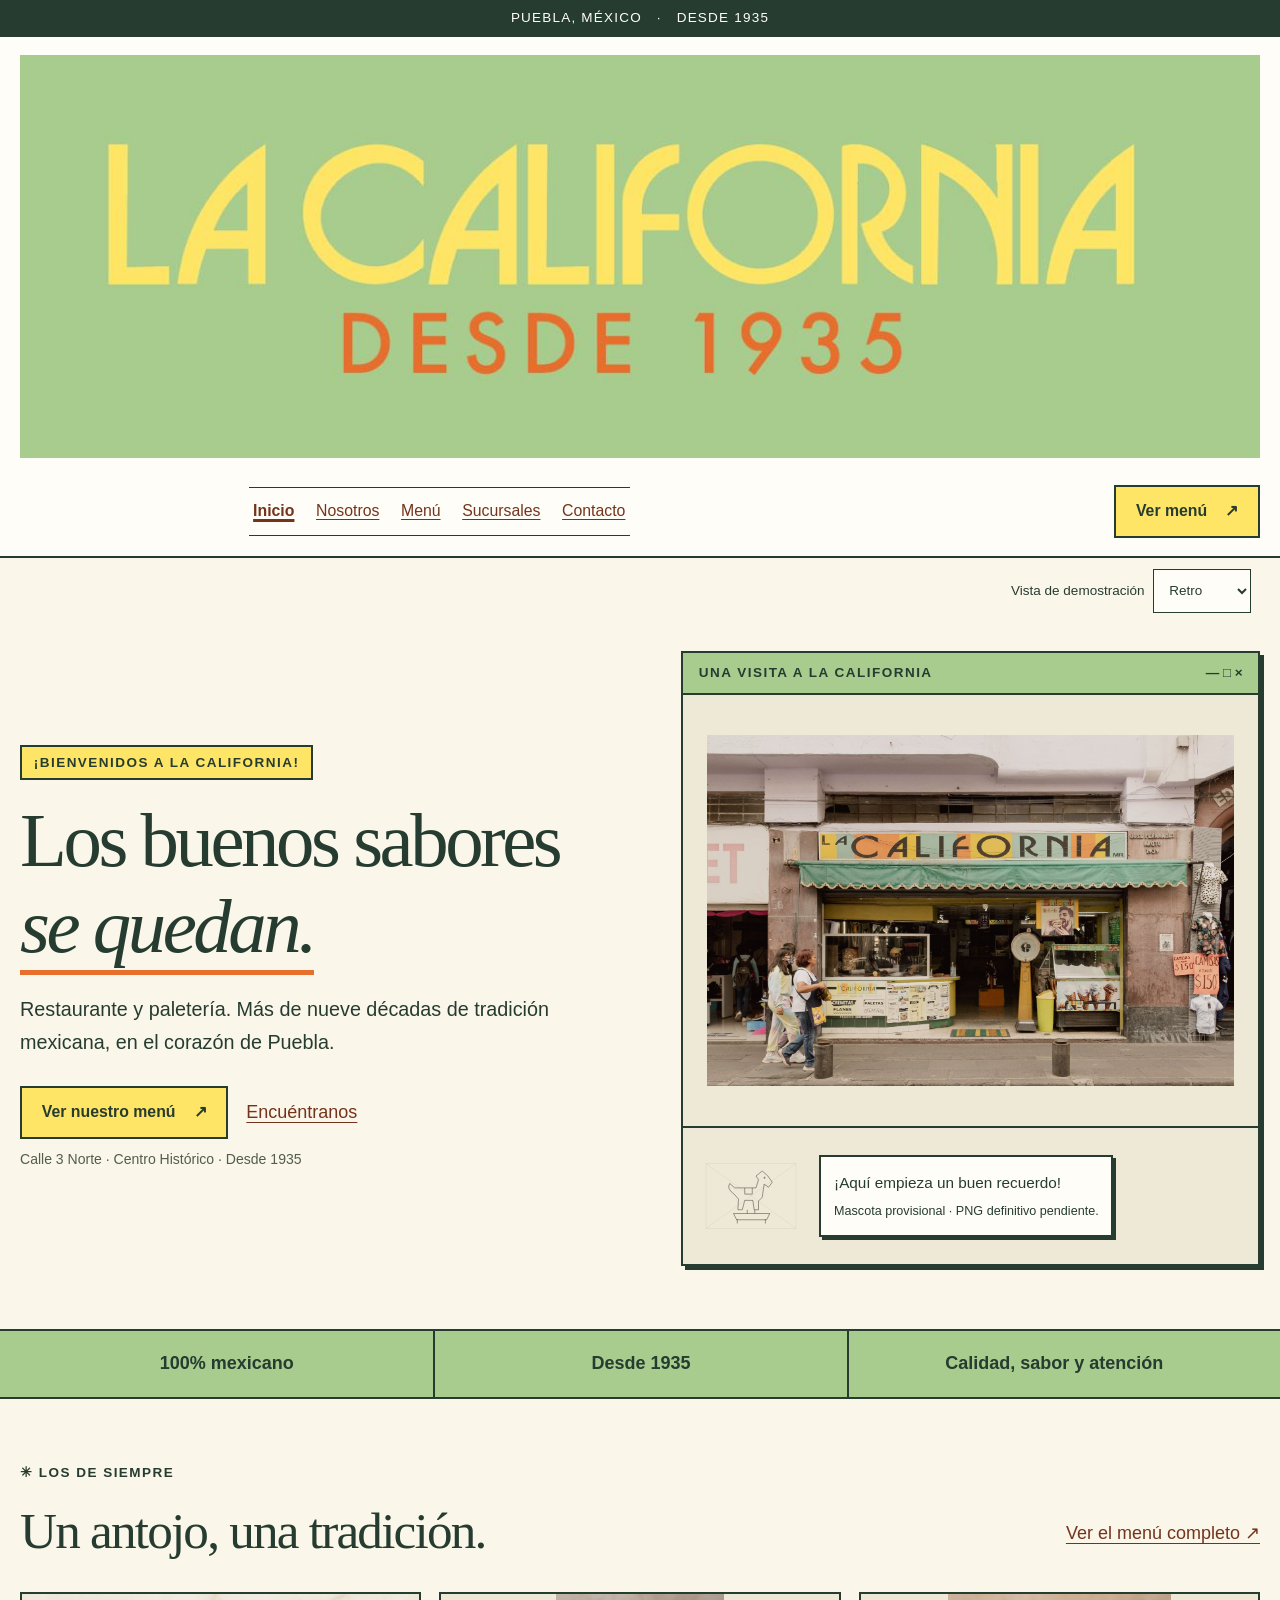
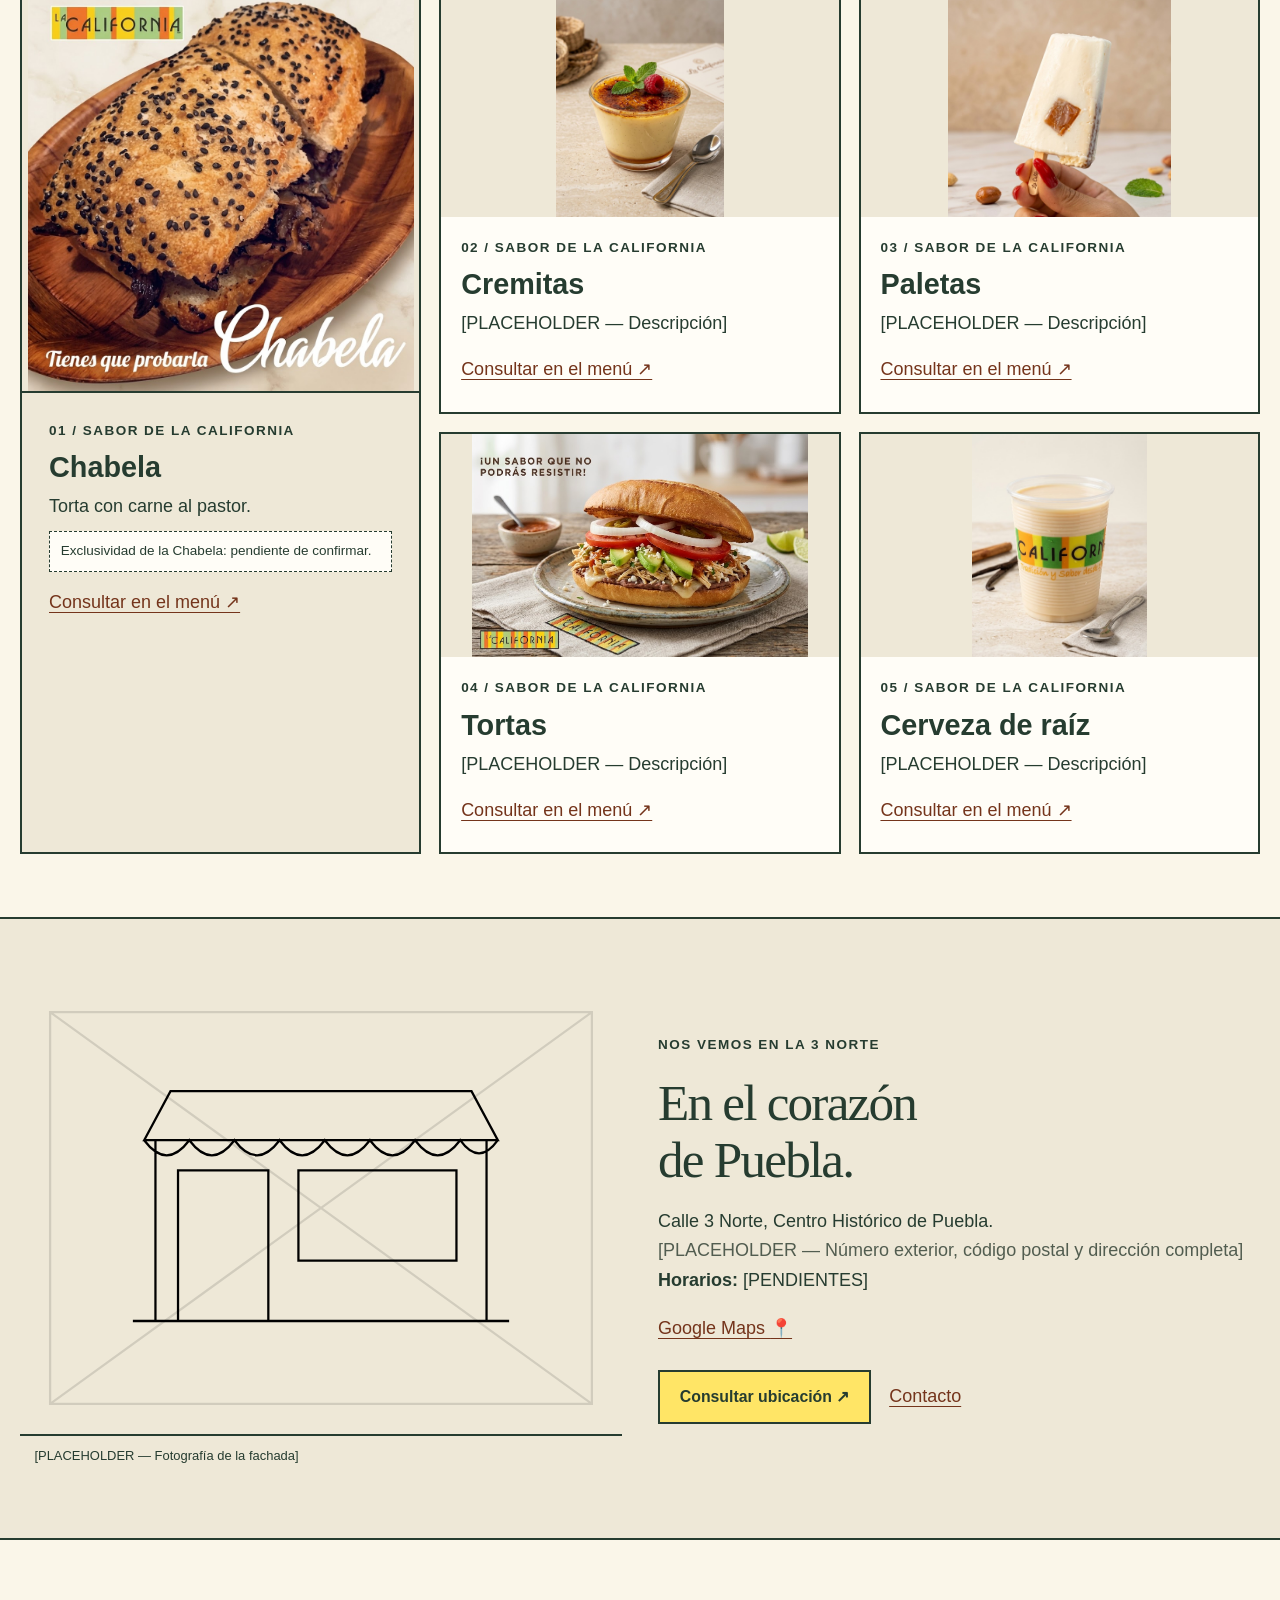
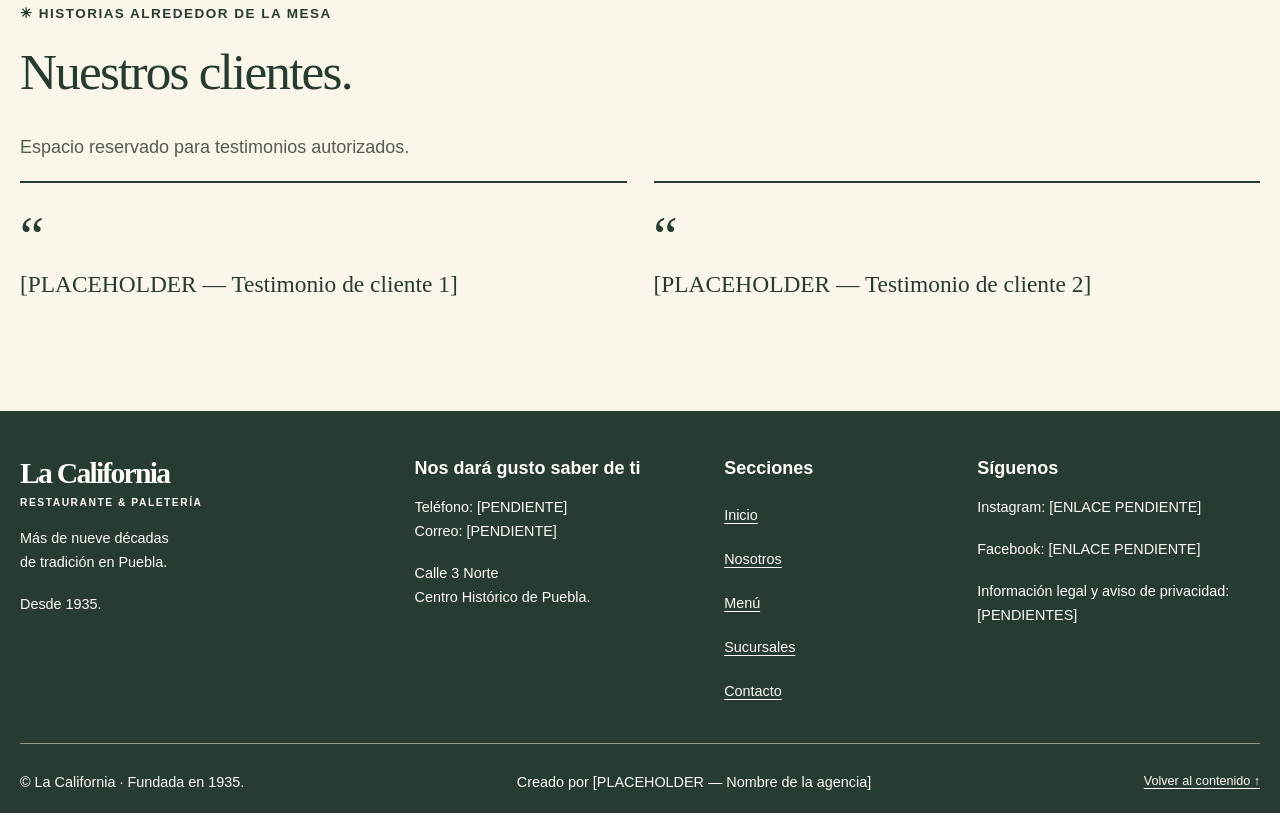
==== commit 7af8960e: "imagenes y mas rutas" ====
--- a/index.html
+++ b/index.html
@@ -6,10 +6,10 @@
   <meta name="viewport" content="width=device-width,initial-scale=1">
   <title>La California</title>
   <meta name="description" content="Restaurante y paletería La California. Conoce nuestro menú, nuestra historia desde 1935 y nuestra ubicación en calle 3 Norte, Puebla.">
-  <link rel="stylesheet" href="css/base.css">
-  <link rel="stylesheet" href="css/brand.css">
-  <link id="theme" rel="stylesheet" href="css/theme-retro.css">
-  <script src="js/main.js" defer></script>
+  <link rel="stylesheet" href="./css/base.css">
+  <link rel="stylesheet" href="./css/brand.css">
+  <link id="theme" rel="stylesheet" href="./css/theme-retro.css">
+  <script src="./js/main.js" defer></script>
   <script type="application/ld+json">
     {
       "@context": "https://schema.org",
@@ -27,14 +27,14 @@
   
   <header class="cabecera">
     <div class="contenedor barra">
-      <a class="marca" href="." aria-label="La California, Inicio">La California<small>Restaurante & paletería</small></a>
+      <a class="marca" href="../index.html" aria-label="La California, Inicio"><img src="../images/marca/main-logo.jpg" alt="La California, desde 1935" width="1280" height="416"></a>
       <button class="nav-toggle" aria-expanded="false" aria-controls="navegacion" hidden>Secciones <span aria-hidden="true">＋</span></button>
       <nav class="nav" id="navegacion" aria-label="Navegación principal">
         <a href="." aria-current="page">Inicio</a>
         <a href="nosotros/">Nosotros</a>
         <a href="menu/">Menú</a>
-        <a href="sucursales/index.html">Sucursales</a>
-        <a href="contacto/index.html">Contacto</a>
+        <a href="sucursales/">Sucursales</a>
+        <a href="contacto/">Contacto</a>
       </nav>
       <a class="boton header-cta" href="menu/">Ver menú <span aria-hidden="true">↗</span></a>
     </div>
@@ -65,8 +65,7 @@
         <div class="hero-media window">
           <p class="bar-title"><span>Una visita a La California</span><span aria-hidden="true">— □ ×</span></p>
           <figure class="image-frame">
-            <img src="images/placeholders/local.svg" alt="" width="800" height="600" fetchpriority="high">
-            <figcaption>[PLACEHOLDER — Fotografía del local]</figcaption>
+            <img src="images/local/shop-photo.jpg" alt="foto local" width="800" height="600" fetchpriority="high">
           </figure>
           <div class="mascot">
             <img src="images/mascota/caballito-provisional.svg" width="100" height="100" alt="Boceto provisional de un caballito mecánico infantil" loading="lazy">
@@ -96,8 +95,7 @@
         <div class="products">
           <article class="product featured">
             <figure class="image-frame">
-              <img src="images/placeholders/foto.svg" alt="" width="800" height="600" loading="lazy">
-              <figcaption>[PLACEHOLDER — Fotografía de Chabela]</figcaption>
+              <img src="images/productos/chabela.jpg" alt="Chabela de La California" width="994" height="1024" loading="lazy">
             </figure>
             <div class="product-body">
               <p class="eyebrow">01 / SABOR DE LA CALIFORNIA</p>
@@ -109,8 +107,7 @@
           </article>
           <article class="product ">
             <figure class="image-frame">
-              <img src="images/placeholders/foto.svg" alt="" width="800" height="600" loading="lazy">
-              <figcaption>[PLACEHOLDER — Fotografía de Cremitas]</figcaption>
+              <img src="images/productos/cremita.jpg" alt="Cremita de La California" width="768" height="1024" loading="lazy">
             </figure>
             <div class="product-body">
               <p class="eyebrow">02 / SABOR DE LA CALIFORNIA</p>
@@ -121,8 +118,7 @@
           </article>
           <article class="product ">
             <figure class="image-frame">
-              <img src="./images/placeholders/foto.svg" alt="" width="800" height="600" loading="lazy">
-              <figcaption>[PLACEHOLDER — Fotografía de Paletas]</figcaption>
+              <img src="images/productos/paleta.jpg" alt="Paleta de La California" width="1024" height="1024" loading="lazy">
             </figure>
             <div class="product-body">
               <p class="eyebrow">03 / SABOR DE LA CALIFORNIA</p>
@@ -133,20 +129,18 @@
           </article>
           <article class="product ">
             <figure class="image-frame">
-              <img src="./images/placeholders/foto.svg" alt="" width="800" height="600" loading="lazy">
-              <figcaption>[PLACEHOLDER — Fotografía de Tacos]</figcaption>
+              <img src="images/productos/torta.jpg" alt="Torta de La California" width="1024" height="683" loading="lazy">
             </figure>
             <div class="product-body">
               <p class="eyebrow">04 / SABOR DE LA CALIFORNIA</p>
-              <h3>Tacos</h3>
-              <p>[PLACEHOLDER — Descripción]</p>
-              <a href="./menu/#tacos">Consultar en el menú ↗</a>
-            </div>
-          </article>
-          <article class="product ">
-            <figure class="image-frame">
-              <img src="./images/placeholders/foto.svg" alt="" width="800" height="600" loading="lazy">
-              <figcaption>[PLACEHOLDER — Fotografía de Cerveza de raíz]</figcaption>
+              <h3>Tortas</h3>
+              <p>[PLACEHOLDER — Descripción]</p>
+              <a href="./menu/#tortas">Consultar en el menú ↗</a>
+            </div>
+          </article>
+          <article class="product ">
+            <figure class="image-frame">
+              <img src="images/productos/cerveza.jpg" alt="Cerveza de raíz de La California" width="801" height="1024" loading="lazy">
             </figure>
             <div class="product-body">
               <p class="eyebrow">05 / SABOR DE LA CALIFORNIA</p>
@@ -170,7 +164,8 @@
           <h2>En el corazón<br>de Puebla.</h2>
           <address>Calle 3 Norte, Centro Histórico de Puebla.<br><span class="muted">[PLACEHOLDER — Número exterior, código postal y dirección completa]</span></address>
           <p><strong>Horarios:</strong> [PENDIENTES]</p>
-          <p class="pending">Google Maps: enlace confirmado pendiente.</p>
+          <!-- Sustituye # en href por el enlace de la ubicación en Google Maps. -->
+          <p><a href="#">Google Maps <span aria-hidden="true">📍</span></a></p>
           <div class="acciones">
             <a class="boton" href="./sucursales/">Consultar ubicación ↗</a>
             <a href="./contacto/">Contacto</a>
@@ -239,4 +234,4 @@
   </footer>
 </body>
 
-</html>+</html>
--- a/css/base.css
+++ b/css/base.css
@@ -1,10 +1,824 @@
 /* Compartido: mobile-first. Los minmax(0,1fr) permiten zoom y textos largos. */
-*{box-sizing:border-box}html{font-size:112.5%;scroll-padding-top:1rem}body{margin:0;background:var(--fondo);color:var(--texto);font-family:var(--font-body);line-height:1.65;overflow-wrap:anywhere}h1,h2,h3,p,figure{margin:0 0 1rem}h1,h2,h3{line-height:1.12}h1,h2{font-family:var(--font-display);font-weight:400}h1{font-size:clamp(2.65rem,6vw,5.1rem);letter-spacing:-.045em}h2{font-size:clamp(2rem,4vw,3.25rem);letter-spacing:-.035em}h3{font-family:var(--font-title);font-size:1.35rem}a{color:var(--enlace);text-underline-offset:.22em;text-decoration-thickness:1px}a:hover{text-decoration-thickness:2px}button,select{font:inherit;color:inherit}button,a,select{touch-action:manipulation}button{cursor:pointer}img{display:block;width:100%;height:auto}a,button,select{max-width:100%}:focus-visible{outline:3px solid var(--texto);outline-offset:5px}[hidden]{display:none!important}.contenedor{width:min(var(--ancho),calc(100% - 2rem));margin-inline:auto}.seccion{padding-block:var(--espacio)}.eyebrow,.bar-title{font-family:var(--font-title);font-weight:700;letter-spacing:.11em;font-size:.75rem;text-transform:uppercase}.muted,.caption{color:var(--texto-secundario)}.caption{font-size:.78rem;margin:.5rem 0 0}.intro{font-size:1.1rem;max-width:37rem}.skip{position:absolute;left:1rem;top:-10rem;z-index:10;background:var(--superficie);padding:.7rem}.skip:focus{top:1rem}.topline{background:var(--texto);color:var(--superficie);text-align:center;font-size:.75rem;padding:.4rem 1rem;letter-spacing:.09em}.cabecera{border-bottom:var(--borde);background:var(--superficie)}.barra{display:flex;flex-wrap:wrap;align-items:center;gap:1rem;padding-block:1rem}.marca{display:block;text-decoration:none;color:var(--texto);line-height:1.05;font-family:var(--font-display);font-weight:700;font-size:1.65rem;letter-spacing:-.06em}.marca small{display:block;font-family:var(--font-body);font-size:.57rem;letter-spacing:.15em;margin-top:.5rem;text-transform:uppercase}.nav{display:flex;flex-wrap:wrap;gap:.25rem .7rem;width:100%;align-items:center}.nav a{padding:.6rem .25rem;font-size:.88rem;min-height:44px}.nav a[aria-current]{font-weight:700;text-decoration-thickness:3px}.boton,.nav-toggle{display:inline-flex;align-items:center;justify-content:center;gap:1rem;min-height:48px;padding:.65rem 1.1rem;border:var(--borde);background:var(--boton-fondo);color:var(--boton-texto);font-weight:700;font-size:.88rem;text-decoration:none;border-radius:var(--radio)}.boton:hover{transform:translateY(calc(-1 * var(--movimiento)));transition:transform var(--duracion)}.boton.secundario{background:var(--superficie);color:var(--texto)}.nav-toggle{background:var(--superficie);color:var(--texto)}.header-cta{margin-left:auto}.demo{display:flex;justify-content:flex-end;align-items:center;flex-wrap:wrap;gap:.5rem;padding-block:.6rem;font-size:.75rem}.demo select{min-height:44px;border:1px solid var(--borde-color);background:var(--superficie);padding:.25rem .6rem}.hero{padding-block:1.5rem var(--espacio)}.hero-grid,.split,.contact-grid{display:grid;gap:2rem;align-items:center}.hero-copy{padding-block:1rem}.hero-copy h1 em{font-weight:400;font-style:italic}.acciones{display:flex;flex-wrap:wrap;align-items:center;gap:1rem;margin-top:1.5rem}.acciones>a:not(.boton){padding-block:.6rem}.window{border:var(--borde);background:var(--superficie)}.bar-title{display:flex;justify-content:space-between;gap:1rem;margin:0;padding:.5rem .85rem;border-bottom:var(--borde);background:var(--rotulo)}.bar-title span:last-child{letter-spacing:0}.image-frame{margin:0}.image-frame img{aspect-ratio:4/3;object-fit:cover;background:var(--suave)}.image-frame figcaption{padding:.5rem .8rem;font-size:.72rem;border-top:var(--borde)}.hero-media{min-width:0}.mascot{display:flex;align-items:center;gap:1rem;padding:1rem;border-top:var(--borde);background:var(--acento-suave)}.mascot img{width:100px;height:100px;flex:none}.mascot p{margin:0}.bubble{border:var(--borde);padding:.7rem;background:var(--superficie);font-size:.85rem}.bubble small{display:block;font-size:.7rem;margin-top:.35rem}.pilares{background:var(--identidad);border-block:var(--borde)}.pilares .contenedor{display:grid}.pilares p{padding:1rem;text-align:center;margin:0;font-family:var(--font-title);font-weight:700}.pilares p+p{border-top:var(--borde)}.section-head{display:flex;flex-wrap:wrap;align-items:end;justify-content:space-between;gap:1rem;margin-bottom:1.8rem}.section-head h2{margin-bottom:0}.section-head>a{padding:.6rem 0}.products{display:grid;gap:1rem}.product{border:var(--borde);background:var(--superficie);min-width:0}.product img{aspect-ratio:16/9;object-fit:cover}.product-body{padding:1.1rem}.product-body h3{margin-bottom:.5rem}.product-body p{margin-bottom:.5rem}.product a{display:inline-block;padding:.4rem 0}.featured{background:var(--acento-suave)}.pending{font-size:.75rem;display:block;padding:.45rem .6rem;border:1px dashed var(--borde-color);background:var(--superficie)}.testimonials,.two-col,.footer-grid{display:grid;gap:1.5rem}.testimonial{margin:0;border-top:var(--borde);padding:1.5rem 0}.testimonial p{font-family:var(--font-display);font-size:1.3rem}.location{background:var(--acento-suave);border-block:var(--borde)}address{font-style:normal}dl{margin:0}dt{font-weight:700;margin-top:1rem}dd{margin:0}.page-head{padding-block:2rem var(--espacio);border-bottom:var(--borde)}.page-head p:last-child{margin-bottom:0}.panel{padding:1.5rem;border:var(--borde);background:var(--superficie)}.panel h2{font-size:2rem}.timeline{list-style:none;padding:0;margin:2rem 0;border-left:2px solid var(--borde-color)}.timeline li{padding:0 0 2rem 1.5rem;position:relative}.timeline li:before{content:'';position:absolute;left:-7px;top:.4rem;width:12px;height:12px;background:var(--texto)}.timeline h3{margin-bottom:.5rem}.categories{display:flex;flex-wrap:wrap;gap:.5rem;padding-block:1.25rem}.categories a{border:var(--borde);background:var(--superficie);padding:.55rem .8rem;min-height:44px}.menu-layout{display:grid;gap:2rem;align-items:start}.menu-section{margin-bottom:2.5rem;scroll-margin-top:1rem}.menu-section h2{font-size:2rem;padding-bottom:.6rem;border-bottom:var(--borde)}.menu-item{display:grid;gap:.5rem;padding:1.4rem 0;border-bottom:1px solid var(--borde-color)}.menu-item h3,.menu-item p{margin-bottom:.5rem}.price{font-family:var(--font-body);font-weight:700;font-size:.85rem}.variants{font-size:.78rem;color:var(--texto-secundario)}.menu-photo{max-width:32rem;margin-top:1rem}.menu-photo img{aspect-ratio:16/9;object-fit:cover}.promo{background:var(--acento-suave);border:var(--borde)}.promo-body{padding:1.2rem}.promo h2{font-size:2rem}.promo dl{font-size:.88rem}.contact-topics article{padding-block:1.2rem;border-top:var(--borde)}.social-placeholder{min-height:13rem;display:flex;flex-direction:column;justify-content:center;background:var(--suave);border:1px dashed var(--borde-color);padding:1.5rem}.social-placeholder p:last-child{margin-bottom:0}.footer{border-top:var(--borde);background:var(--texto);color:var(--superficie);padding-block:2.5rem 1rem}.footer a,.footer .marca{color:inherit}.footer h2{font-family:var(--font-title);font-size:1rem;letter-spacing:0;font-weight:700}.footer p,.footer nav{font-size:.8rem}.footer nav{display:flex;flex-direction:column;align-items:start}.footer nav a{padding:.4rem 0;min-height:44px}.footer-bottom{display:flex;flex-wrap:wrap;justify-content:space-between;gap:1rem;padding-top:1.5rem;margin-top:1.5rem;border-top:1px solid var(--linea);font-size:.7rem}.footer-bottom p{margin:0}.error-page{min-height:55vh}.resource-error{padding:1rem;border:1px dashed var(--borde-color);background:var(--superficie)}
-@media(min-width:42rem){.pilares .contenedor{grid-template-columns:repeat(3,minmax(0,1fr))}.pilares p+p{border-top:0;border-left:var(--borde)}.products,.two-col,.testimonials{grid-template-columns:repeat(2,minmax(0,1fr))}.featured{grid-column:1/-1}.footer-grid{grid-template-columns:repeat(2,minmax(0,1fr))}.menu-item{grid-template-columns:minmax(0,1fr) auto}.menu-item .variants{grid-column:1/-1}.split{grid-template-columns:repeat(2,minmax(0,1fr))}}
-@media(min-width:60rem){.hero-grid{grid-template-columns:1.05fr 1fr;gap:3rem}.products{grid-template-columns:repeat(3,minmax(0,1fr))}.featured{grid-column:1;grid-row:1/span 2;display:flex;flex-direction:column}.featured img{aspect-ratio:1;flex:1;min-height:0}.featured .product-body{padding:1.5rem}.footer-grid{grid-template-columns:1.3fr 1fr .8fr 1fr}.menu-layout{grid-template-columns:minmax(0,2fr) minmax(0,1fr)}.contact-grid{grid-template-columns:1.3fr 1fr;align-items:start}}
+* {
+  box-sizing: border-box;
+}
+
+html {
+  font-size: 112.5%;
+  scroll-padding-top: 1rem;
+}
+
+body {
+  margin: 0;
+  background: var(--fondo);
+  color: var(--texto);
+  font-family: var(--font-body);
+  line-height: 1.65;
+  overflow-wrap: anywhere;
+}
+
+h1,
+h2,
+h3,
+p,
+figure {
+  margin: 0 0 1rem;
+}
+
+h1,
+h2,
+h3 {
+  line-height: 1.12;
+}
+
+h1,
+h2 {
+  font-family: var(--font-display);
+  font-weight: 400;
+}
+
+h1 {
+  font-size: clamp(2.65rem, 6vw, 5.1rem);
+  letter-spacing: -.045em;
+}
+
+h2 {
+  font-size: clamp(2rem, 4vw, 3.25rem);
+  letter-spacing: -.035em;
+}
+
+h3 {
+  font-family: var(--font-title);
+  font-size: 1.35rem;
+}
+
+a {
+  color: var(--enlace);
+  text-underline-offset: .22em;
+  text-decoration-thickness: 1px;
+}
+
+a:hover {
+  text-decoration-thickness: 2px;
+}
+
+button,
+select {
+  font: inherit;
+  color: inherit;
+}
+
+button,
+a,
+select {
+  touch-action: manipulation;
+}
+
+button {
+  cursor: pointer;
+}
+
+img {
+  display: block;
+  width: 100%;
+  height: auto;
+}
+
+a,
+button,
+select {
+  max-width: 100%;
+}
+
+:focus-visible {
+  outline: 3px solid var(--texto);
+  outline-offset: 5px;
+}
+
+[hidden] {
+  display: none !important;
+}
+
+.contenedor {
+  width: min(var(--ancho), calc(100% - 2rem));
+  margin-inline: auto;
+}
+
+.seccion {
+  padding-block: var(--espacio);
+}
+
+.eyebrow,
+.bar-title {
+  font-family: var(--font-title);
+  font-weight: 700;
+  letter-spacing: .11em;
+  font-size: .75rem;
+  text-transform: uppercase;
+}
+
+.muted,
+.caption {
+  color: var(--texto-secundario);
+}
+
+.caption {
+  font-size: .78rem;
+  margin: .5rem 0 0;
+}
+
+.intro {
+  font-size: 1.1rem;
+  max-width: 37rem;
+}
+
+.skip {
+  position: absolute;
+  left: 1rem;
+  top: -10rem;
+  z-index: 10;
+  background: var(--superficie);
+  padding: .7rem;
+}
+
+.skip:focus {
+  top: 1rem;
+}
+
+.topline {
+  background: var(--texto);
+  color: var(--superficie);
+  text-align: center;
+  font-size: .75rem;
+  padding: .4rem 1rem;
+  letter-spacing: .09em;
+}
+
+.cabecera {
+  border-bottom: var(--borde);
+  background: var(--superficie);
+}
+
+.barra {
+  display: flex;
+  flex-wrap: wrap;
+  align-items: center;
+  gap: 1rem;
+  padding-block: 1rem;
+}
+
+.marca {
+  display: block;
+  text-decoration: none;
+  color: var(--texto);
+  line-height: 1.05;
+  font-family: var(--font-display);
+  font-weight: 700;
+  font-size: 1.65rem;
+  letter-spacing: -.06em;
+}
+
+.marca small {
+  display: block;
+  font-family: var(--font-body);
+  font-size: .57rem;
+  letter-spacing: .15em;
+  margin-top: .5rem;
+  text-transform: uppercase;
+}
+
+.nav {
+  display: flex;
+  flex-wrap: wrap;
+  gap: .25rem .7rem;
+  width: 100%;
+  align-items: center;
+}
+
+.nav a {
+  padding: .6rem .25rem;
+  font-size: .88rem;
+  min-height: 44px;
+}
+
+.nav a[aria-current] {
+  font-weight: 700;
+  text-decoration-thickness: 3px;
+}
+
+.boton,
+.nav-toggle {
+  display: inline-flex;
+  align-items: center;
+  justify-content: center;
+  gap: 1rem;
+  min-height: 48px;
+  padding: .65rem 1.1rem;
+  border: var(--borde);
+  background: var(--boton-fondo);
+  color: var(--boton-texto);
+  font-weight: 700;
+  font-size: .88rem;
+  text-decoration: none;
+  border-radius: var(--radio);
+}
+
+.boton:hover {
+  transform: translateY(calc(-1 * var(--movimiento)));
+  transition: transform var(--duracion);
+}
+
+.boton.secundario {
+  background: var(--superficie);
+  color: var(--texto);
+}
+
+.nav-toggle {
+  background: var(--superficie);
+  color: var(--texto);
+}
+
+.header-cta {
+  margin-left: auto;
+}
+
+.demo {
+  display: flex;
+  justify-content: flex-end;
+  align-items: center;
+  flex-wrap: wrap;
+  gap: .5rem;
+  padding-block: .6rem;
+  font-size: .75rem;
+}
+
+.demo select {
+  min-height: 44px;
+  border: 1px solid var(--borde-color);
+  background: var(--superficie);
+  padding: .25rem .6rem;
+}
+
+.hero {
+  padding-block: 1.5rem var(--espacio);
+}
+
+.hero-grid,
+.split,
+.contact-grid {
+  display: grid;
+  gap: 2rem;
+  align-items: center;
+}
+
+.hero-copy {
+  padding-block: 1rem;
+}
+
+.hero-copy h1 em {
+  font-weight: 400;
+  font-style: italic;
+}
+
+.acciones {
+  display: flex;
+  flex-wrap: wrap;
+  align-items: center;
+  gap: 1rem;
+  margin-top: 1.5rem;
+}
+
+.acciones > a:not(.boton) {
+  padding-block: .6rem;
+}
+
+.window {
+  border: var(--borde);
+  background: var(--superficie);
+}
+
+.bar-title {
+  display: flex;
+  justify-content: space-between;
+  gap: 1rem;
+  margin: 0;
+  padding: .5rem .85rem;
+  border-bottom: var(--borde);
+  background: var(--rotulo);
+}
+
+.bar-title span:last-child {
+  letter-spacing: 0;
+}
+
+.image-frame {
+  margin: 0;
+}
+
+.image-frame img {
+  aspect-ratio: 4/3;
+  object-fit: cover;
+  background: var(--suave);
+}
+
+.image-frame figcaption {
+  padding: .5rem .8rem;
+  font-size: .72rem;
+  border-top: var(--borde);
+}
+
+.hero-media {
+  min-width: 0;
+}
+
+.hero-media .image-frame img {
+  padding: clamp(12px, 2vw, 24px);
+  object-fit: contain;
+  object-position: center;
+}
+
+.mascot {
+  display: flex;
+  align-items: center;
+  gap: 1rem;
+  padding: 1rem;
+  border-top: var(--borde);
+  background: var(--acento-suave);
+}
+
+.mascot img {
+  width: 100px;
+  height: 100px;
+  flex: none;
+}
+
+.mascot p {
+  margin: 0;
+}
+
+.bubble {
+  border: var(--borde);
+  padding: .7rem;
+  background: var(--superficie);
+  font-size: .85rem;
+}
+
+.bubble small {
+  display: block;
+  font-size: .7rem;
+  margin-top: .35rem;
+}
+
+.pilares {
+  background: var(--identidad);
+  border-block: var(--borde);
+}
+
+.pilares .contenedor {
+  display: grid;
+}
+
+.pilares p {
+  padding: 1rem;
+  text-align: center;
+  margin: 0;
+  font-family: var(--font-title);
+  font-weight: 700;
+}
+
+.pilares p + p {
+  border-top: var(--borde);
+}
+
+.section-head {
+  display: flex;
+  flex-wrap: wrap;
+  align-items: end;
+  justify-content: space-between;
+  gap: 1rem;
+  margin-bottom: 1.8rem;
+}
+
+.section-head h2 {
+  margin-bottom: 0;
+}
+
+.section-head > a {
+  padding: .6rem 0;
+}
+
+.products {
+  display: grid;
+  gap: 1rem;
+}
+
+.product {
+  border: var(--borde);
+  background: var(--superficie);
+  min-width: 0;
+}
+
+.product img {
+  aspect-ratio: 16/9;
+  object-fit: cover;
+}
+
+.product-body {
+  padding: 1.1rem;
+}
+
+.product-body h3 {
+  margin-bottom: .5rem;
+}
+
+.product-body p {
+  margin-bottom: .5rem;
+}
+
+.product a {
+  display: inline-block;
+  padding: .4rem 0;
+}
+
+.featured {
+  background: var(--acento-suave);
+}
+
+.pending {
+  font-size: .75rem;
+  display: block;
+  padding: .45rem .6rem;
+  border: 1px dashed var(--borde-color);
+  background: var(--superficie);
+}
+
+.testimonials,
+.two-col,
+.footer-grid {
+  display: grid;
+  gap: 1.5rem;
+}
+
+.testimonial {
+  margin: 0;
+  border-top: var(--borde);
+  padding: 1.5rem 0;
+}
+
+.testimonial p {
+  font-family: var(--font-display);
+  font-size: 1.3rem;
+}
+
+.location {
+  background: var(--acento-suave);
+  border-block: var(--borde);
+}
+
+address {
+  font-style: normal;
+}
+
+dl {
+  margin: 0;
+}
+
+dt {
+  font-weight: 700;
+  margin-top: 1rem;
+}
+
+dd {
+  margin: 0;
+}
+
+.page-head {
+  padding-block: 2rem var(--espacio);
+  border-bottom: var(--borde);
+}
+
+.page-head p:last-child {
+  margin-bottom: 0;
+}
+
+.panel {
+  padding: 1.5rem;
+  border: var(--borde);
+  background: var(--superficie);
+}
+
+.panel h2 {
+  font-size: 2rem;
+}
+
+.timeline {
+  list-style: none;
+  padding: 0;
+  margin: 2rem 0;
+  border-left: 2px solid var(--borde-color);
+}
+
+.timeline li {
+  padding: 0 0 2rem 1.5rem;
+  position: relative;
+}
+
+.timeline li:before {
+  content: '';
+  position: absolute;
+  left: -7px;
+  top: .4rem;
+  width: 12px;
+  height: 12px;
+  background: var(--texto);
+}
+
+.timeline h3 {
+  margin-bottom: .5rem;
+}
+
+.categories {
+  display: flex;
+  flex-wrap: wrap;
+  gap: .5rem;
+  padding-block: 1.25rem;
+}
+
+.categories a {
+  border: var(--borde);
+  background: var(--superficie);
+  padding: .55rem .8rem;
+  min-height: 44px;
+}
+
+.menu-layout {
+  display: grid;
+  gap: 2rem;
+  align-items: start;
+}
+
+.menu-section {
+  margin-bottom: 2.5rem;
+  scroll-margin-top: 1rem;
+}
+
+.menu-section h2 {
+  font-size: 2rem;
+  padding-bottom: .6rem;
+  border-bottom: var(--borde);
+}
+
+.menu-item {
+  display: grid;
+  gap: .5rem;
+  padding: 1.4rem 0;
+  border-bottom: 1px solid var(--borde-color);
+}
+
+.menu-item h3,
+.menu-item p {
+  margin-bottom: .5rem;
+}
+
+.price {
+  font-family: var(--font-body);
+  font-weight: 700;
+  font-size: .85rem;
+}
+
+.variants {
+  font-size: .78rem;
+  color: var(--texto-secundario);
+}
+
+.menu-photo {
+  max-width: 32rem;
+  margin-top: 1rem;
+}
+
+.menu-photo img {
+  aspect-ratio: 16/9;
+  object-fit: cover;
+}
+
+.product .image-frame img,
+.menu-photo .image-frame img {
+  object-fit: contain;
+}
+
+.promo {
+  background: var(--acento-suave);
+  border: var(--borde);
+}
+
+.promo-body {
+  padding: 1.2rem;
+}
+
+.promo h2 {
+  font-size: 2rem;
+}
+
+.promo dl {
+  font-size: .88rem;
+}
+
+.contact-topics article {
+  padding-block: 1.2rem;
+  border-top: var(--borde);
+}
+
+.social-placeholder {
+  min-height: 13rem;
+  display: flex;
+  flex-direction: column;
+  justify-content: center;
+  background: var(--suave);
+  border: 1px dashed var(--borde-color);
+  padding: 1.5rem;
+}
+
+.social-placeholder p:last-child {
+  margin-bottom: 0;
+}
+
+.footer {
+  border-top: var(--borde);
+  background: var(--texto);
+  color: var(--superficie);
+  padding-block: 2.5rem 1rem;
+}
+
+.footer a,
+.footer .marca {
+  color: inherit;
+}
+
+.footer h2 {
+  font-family: var(--font-title);
+  font-size: 1rem;
+  letter-spacing: 0;
+  font-weight: 700;
+}
+
+.footer p,
+.footer nav {
+  font-size: .8rem;
+}
+
+.footer nav {
+  display: flex;
+  flex-direction: column;
+  align-items: start;
+}
+
+.footer nav a {
+  padding: .4rem 0;
+  min-height: 44px;
+}
+
+.footer-bottom {
+  display: flex;
+  flex-wrap: wrap;
+  justify-content: space-between;
+  gap: 1rem;
+  padding-top: 1.5rem;
+  margin-top: 1.5rem;
+  border-top: 1px solid var(--linea);
+  font-size: .7rem;
+}
+
+.footer-bottom p {
+  margin: 0;
+}
+
+.error-page {
+  min-height: 55vh;
+}
+
+.resource-error {
+  padding: 1rem;
+  border: 1px dashed var(--borde-color);
+  background: var(--superficie);
+}
+
+@media (min-width: 42rem) {
+  .pilares .contenedor {
+    grid-template-columns: repeat(3, minmax(0, 1fr));
+  }
+
+  .pilares p + p {
+    border-top: 0;
+    border-left: var(--borde);
+  }
+
+  .products,
+  .two-col,
+  .testimonials {
+    grid-template-columns: repeat(2, minmax(0, 1fr));
+  }
+
+  .featured {
+    grid-column: 1 / -1;
+  }
+
+  .footer-grid {
+    grid-template-columns: repeat(2, minmax(0, 1fr));
+  }
+
+  .menu-item {
+    grid-template-columns: minmax(0, 1fr) auto;
+  }
+
+  .menu-item .variants {
+    grid-column: 1 / -1;
+  }
+
+  .split {
+    grid-template-columns: repeat(2, minmax(0, 1fr));
+  }
+}
+
+@media (min-width: 60rem) {
+  .hero-grid {
+    grid-template-columns: 1.05fr 1fr;
+    gap: 3rem;
+  }
+
+  .products {
+    grid-template-columns: repeat(3, minmax(0, 1fr));
+  }
+
+  .featured {
+    grid-column: 1;
+    grid-row: 1 / span 2;
+    display: flex;
+    flex-direction: column;
+  }
+
+  .featured img {
+    aspect-ratio: 1;
+    flex: 1;
+    min-height: 0;
+  }
+
+  .featured .product-body {
+    padding: 1.5rem;
+  }
+
+  .footer-grid {
+    grid-template-columns: 1.3fr 1fr .8fr 1fr;
+  }
+
+  .menu-layout {
+    grid-template-columns: minmax(0, 2fr) minmax(0, 1fr);
+  }
+
+  .contact-grid {
+    grid-template-columns: 1.3fr 1fr;
+    align-items: start;
+  }
+}
+
 /* La navegación mantiene su propia fila hasta 1200 px para no comprimir controles. */
-@media(min-width:75rem){.nav{width:auto;margin-inline:auto}.barra{gap:1.5rem}.header-cta{order:3}.nav{order:2}}
-@media(prefers-reduced-motion:reduce){html:root{--duracion:0ms;--movimiento:0px}html{scroll-behavior:auto}*,*:before,*:after{animation:none!important;transition:none!important}}
+@media (min-width: 75rem) {
+  .nav {
+    width: auto;
+    margin-inline: auto;
+  }
+
+  .barra {
+    gap: 1.5rem;
+  }
+
+  .header-cta {
+    order: 3;
+  }
+
+  .nav {
+    order: 2;
+  }
+}
+
+@media (prefers-reduced-motion: reduce) {
+  html:root {
+    --duracion: 0ms;
+    --movimiento: 0px;
+  }
+
+  html {
+    scroll-behavior: auto;
+  }
+
+  *,
+  *:before,
+  *:after {
+    animation: none !important;
+    transition: none !important;
+  }
+}
 
 /* El pie oscuro necesita un indicador de foco claro. */
-.footer :focus-visible{outline-color:var(--superficie)}
+.footer :focus-visible {
+  outline-color: var(--superficie);
+}
--- a/css/brand.css
+++ b/css/brand.css
@@ -1,4 +1,22 @@
 /* Única fuente de colores. Los temas asignan roles semánticos. */
-:root{--verde:#a7cc8e;--naranja:#e86e2e;--amarillo:#ffe566;--oscuro:#263c30;--crema:#faf6e9;--papel:#fffdf7;--suave:#eee8d7;--muted:#525d50;--linea:#929b89;--blanco:#ffffff;--enlace-oscuro:#74341b;
---font-body:'Montserrat',Arial,Helvetica,sans-serif;--font-title:'Josefin Sans','Trebuchet MS',sans-serif;--font-display:Georgia,'Times New Roman',serif;
---ancho:1240px;--duracion:140ms;--movimiento:2px;}
+:root {
+  --verde: #a7cc8e;
+  --naranja: #e86e2e;
+  --amarillo: #ffe566;
+  --oscuro: #263c30;
+  --crema: #faf6e9;
+  --papel: #fffdf7;
+  --suave: #eee8d7;
+  --muted: #525d50;
+  --linea: #929b89;
+  --blanco: #ffffff;
+  --enlace-oscuro: #74341b;
+
+  --font-body: 'Montserrat', Arial, Helvetica, sans-serif;
+  --font-title: 'Josefin Sans', 'Trebuchet MS', sans-serif;
+  --font-display: Georgia, 'Times New Roman', serif;
+
+  --ancho: 1240px;
+  --duracion: 140ms;
+  --movimiento: 2px;
+}
--- a/css/theme-retro.css
+++ b/css/theme-retro.css
@@ -1 +1,77 @@
-:root{--fondo:var(--crema);--superficie:var(--papel);--texto:var(--oscuro);--texto-secundario:var(--muted);--enlace:var(--enlace-oscuro);--borde-color:var(--oscuro);--borde:2px solid var(--borde-color);--boton-fondo:var(--amarillo);--boton-texto:var(--oscuro);--rotulo:var(--verde);--identidad:var(--verde);--acento-suave:var(--suave);--radio:0;--espacio:3.5rem}.hero-copy .eyebrow{display:inline-block;border:var(--borde);padding:.25rem .65rem;background:var(--amarillo)}.hero-copy h1 em{display:inline-block;border-bottom:5px solid var(--naranja)}.window{box-shadow:4px 4px 0 var(--texto)}.product h3{font-size:1.6rem}.featured .product-body{border-top:var(--borde)}.section-head .eyebrow:before{content:'✳ ';color:var(--texto)}.nav[aria-label]{border-block:1px solid var(--borde-color)}.page-head{background:var(--acento-suave)}.testimonial:before{content:'“';font-family:var(--font-display);font-size:3rem;line-height:1}.bubble{box-shadow:3px 3px 0 var(--texto)}@media(max-width:41.99rem){.nav{padding:.7rem;border:var(--borde);background:var(--acento-suave)}.nav a{width:100%;padding:.55rem}}
+:root {
+  --fondo: var(--crema);
+  --superficie: var(--papel);
+  --texto: var(--oscuro);
+  --texto-secundario: var(--muted);
+  --enlace: var(--enlace-oscuro);
+  --borde-color: var(--oscuro);
+  --borde: 2px solid var(--borde-color);
+  --boton-fondo: var(--amarillo);
+  --boton-texto: var(--oscuro);
+  --rotulo: var(--verde);
+  --identidad: var(--verde);
+  --acento-suave: var(--suave);
+  --radio: 0;
+  --espacio: 3.5rem;
+}
+
+.hero-copy .eyebrow {
+  display: inline-block;
+  border: var(--borde);
+  padding: .25rem .65rem;
+  background: var(--amarillo);
+}
+
+.hero-copy h1 em {
+  display: inline-block;
+  border-bottom: 5px solid var(--naranja);
+}
+
+.window {
+  box-shadow: 4px 4px 0 var(--texto);
+}
+
+.product h3 {
+  font-size: 1.6rem;
+}
+
+.featured .product-body {
+  border-top: var(--borde);
+}
+
+.section-head .eyebrow:before {
+  content: '✳ ';
+  color: var(--texto);
+}
+
+.nav[aria-label] {
+  border-block: 1px solid var(--borde-color);
+}
+
+.page-head {
+  background: var(--acento-suave);
+}
+
+.testimonial:before {
+  content: '“';
+  font-family: var(--font-display);
+  font-size: 3rem;
+  line-height: 1;
+}
+
+.bubble {
+  box-shadow: 3px 3px 0 var(--texto);
+}
+
+@media (max-width: 41.99rem) {
+  .nav {
+    padding: .7rem;
+    border: var(--borde);
+    background: var(--acento-suave);
+  }
+
+  .nav a {
+    width: 100%;
+    padding: .55rem;
+  }
+}
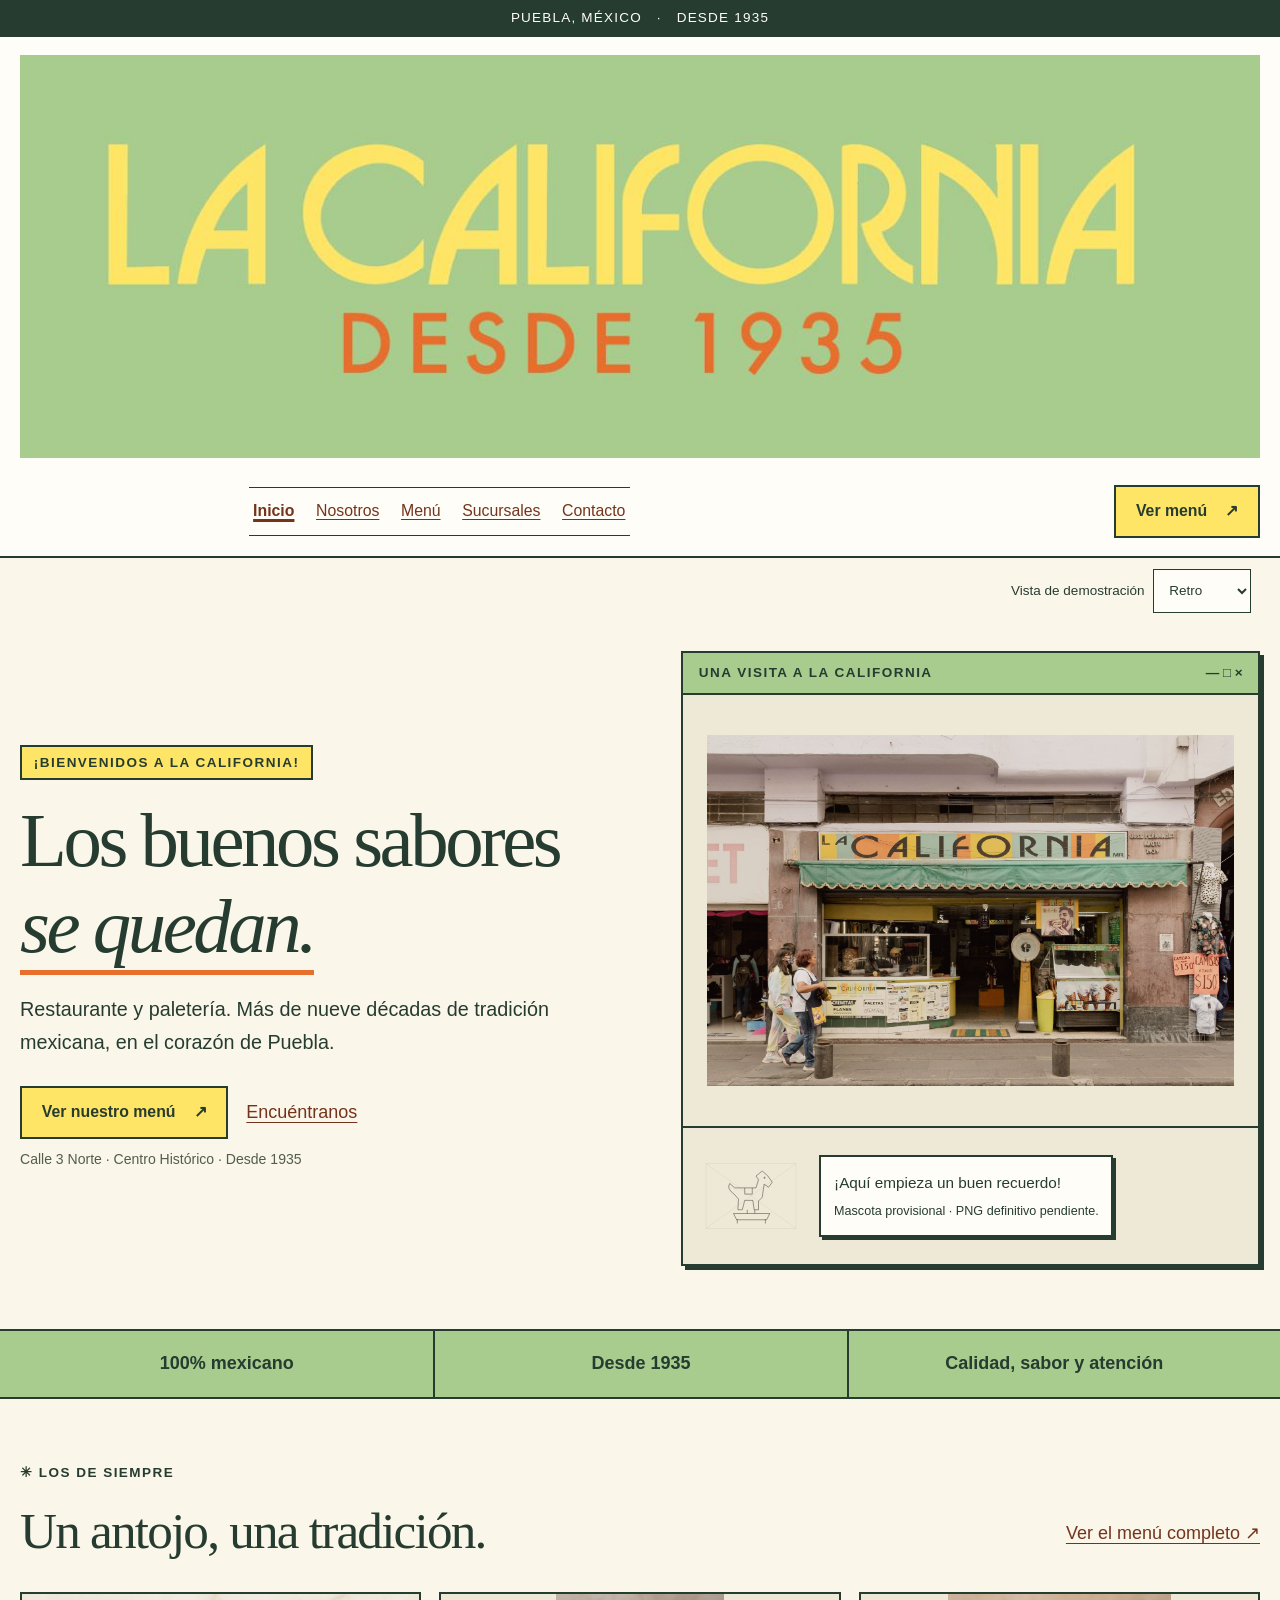
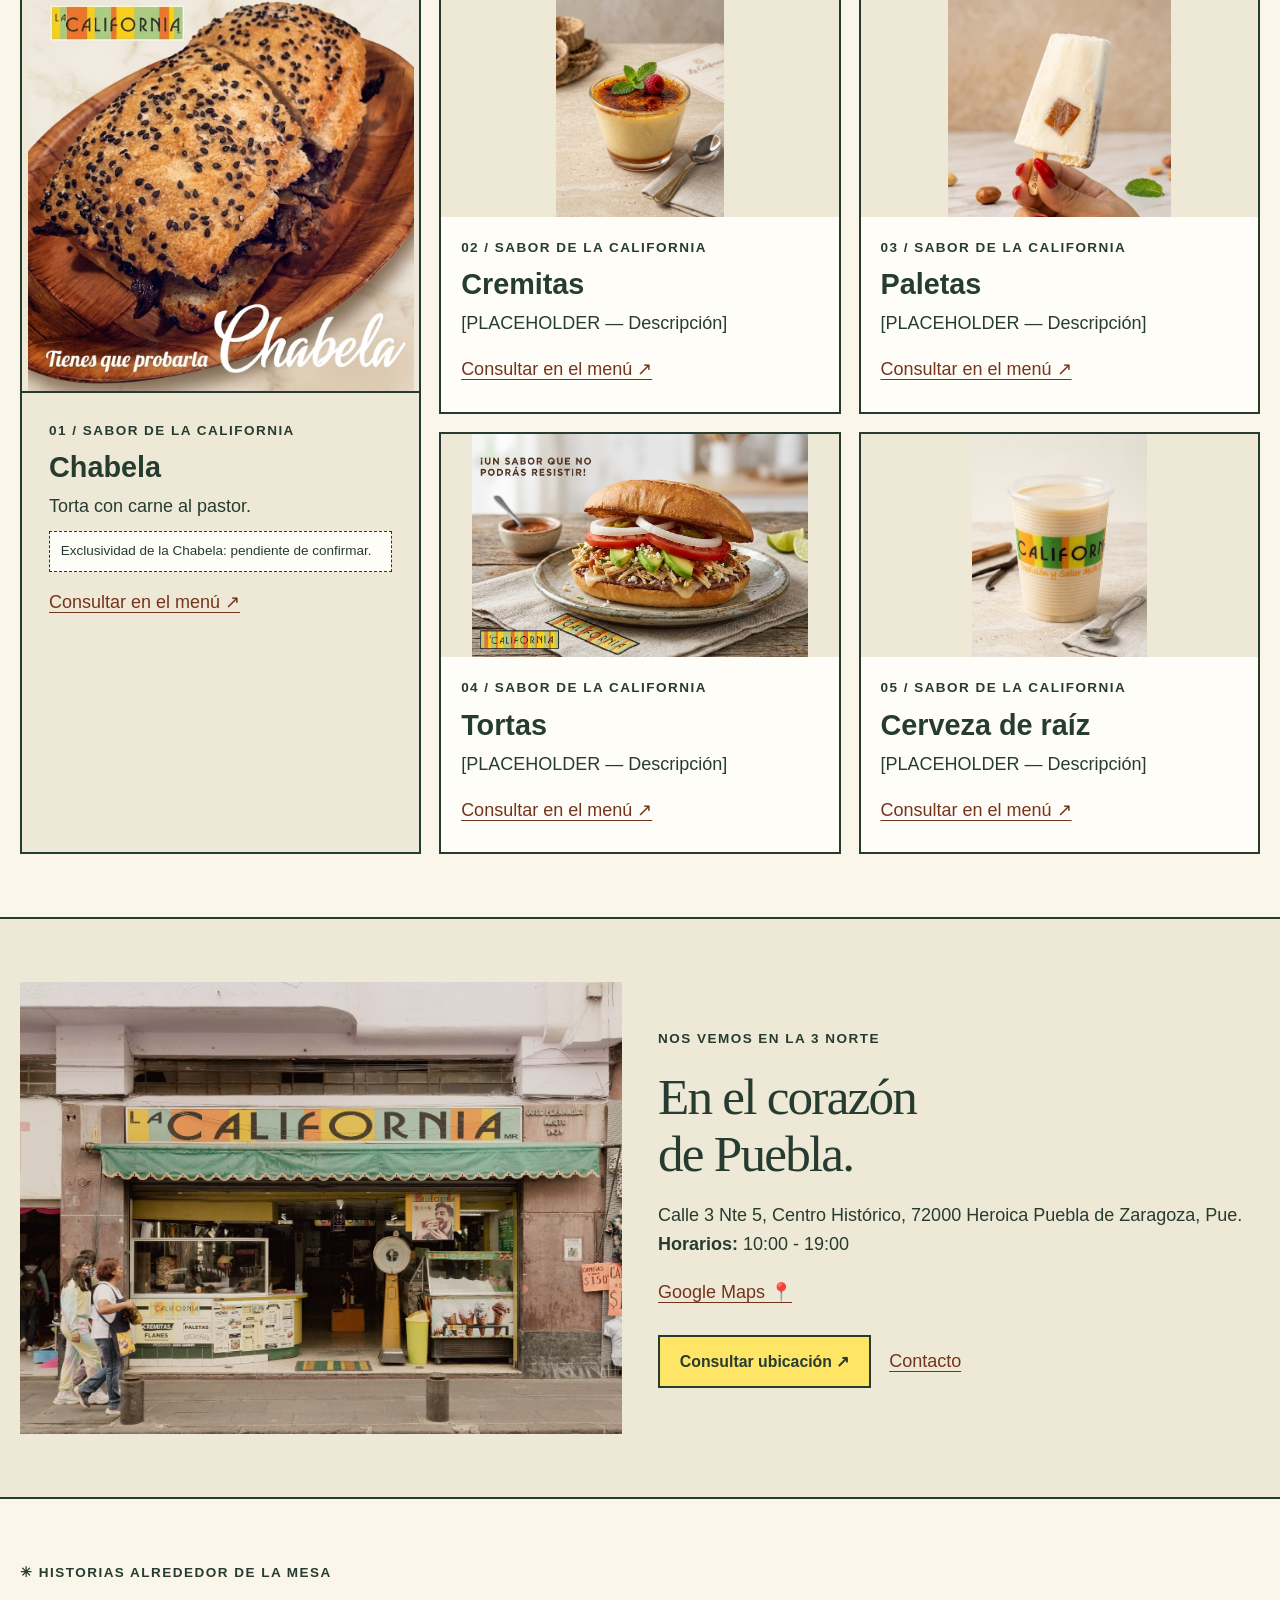
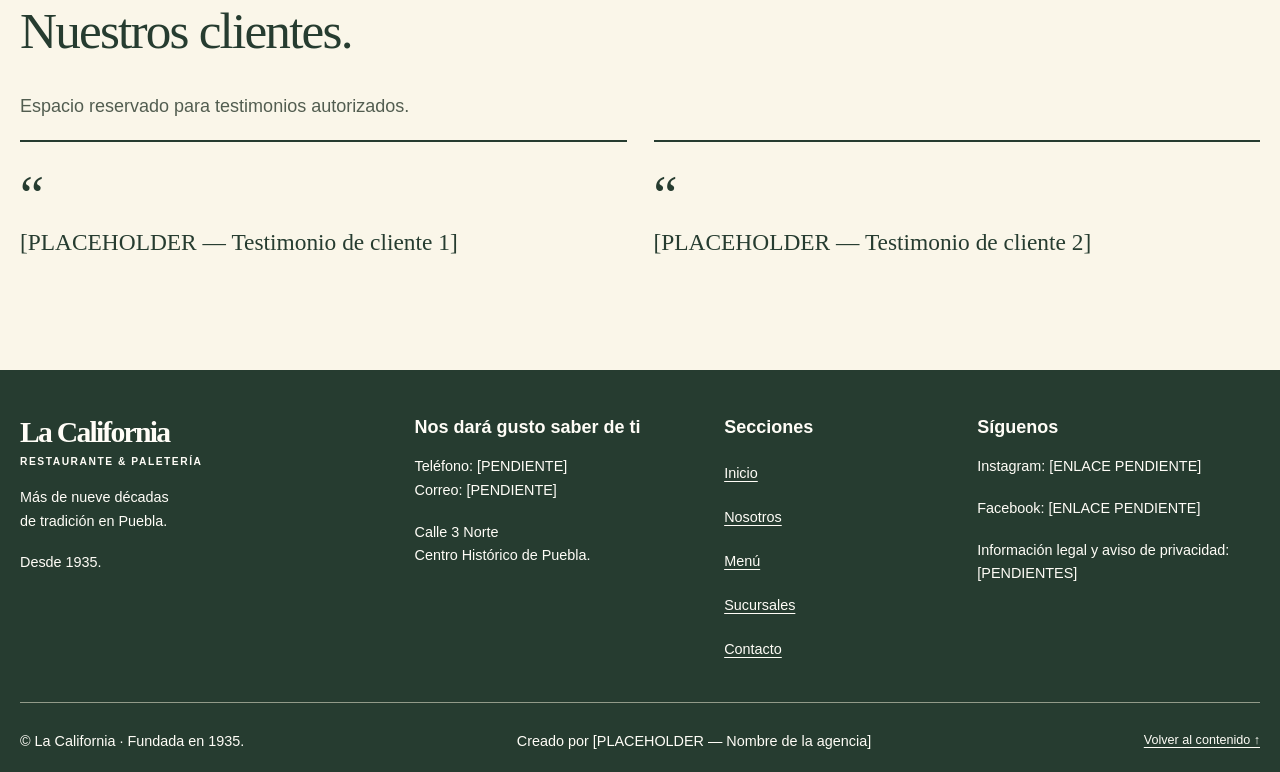
==== commit 63b105e1: "cambios en index" ====
--- a/index.html
+++ b/index.html
@@ -27,7 +27,7 @@
   
   <header class="cabecera">
     <div class="contenedor barra">
-      <a class="marca" href="../index.html" aria-label="La California, Inicio"><img src="../images/marca/main-logo.jpg" alt="La California, desde 1935" width="1280" height="416"></a>
+      <a class="marca" href="../index.html" aria-label="La California, Inicio"><img src="./images/marca/main-logo.jpg" alt="La California, desde 1935" width="1280" height="416"></a>
       <button class="nav-toggle" aria-expanded="false" aria-controls="navegacion" hidden>Secciones <span aria-hidden="true">＋</span></button>
       <nav class="nav" id="navegacion" aria-label="Navegación principal">
         <a href="." aria-current="page">Inicio</a>
@@ -156,16 +156,14 @@
     <section class="seccion location">
       <div class="contenedor split">
         <figure class="image-frame">
-          <img src="./images/placeholders/local.svg" alt="" width="800" height="600" loading="lazy">
-          <figcaption>[PLACEHOLDER — Fotografía de la fachada]</figcaption>
+          <img src="./images/local/shop-photo.jpg" alt="" width="800" height="600" loading="lazy">
         </figure>
         <div>
           <p class="eyebrow">Nos vemos en la 3 Norte</p>
           <h2>En el corazón<br>de Puebla.</h2>
-          <address>Calle 3 Norte, Centro Histórico de Puebla.<br><span class="muted">[PLACEHOLDER — Número exterior, código postal y dirección completa]</span></address>
-          <p><strong>Horarios:</strong> [PENDIENTES]</p>
-          <!-- Sustituye # en href por el enlace de la ubicación en Google Maps. -->
-          <p><a href="#">Google Maps <span aria-hidden="true">📍</span></a></p>
+          <address>Calle 3 Nte 5, Centro Histórico, 72000 Heroica Puebla de Zaragoza, Pue.<br></address>
+          <p><strong>Horarios:</strong> 10:00 - 19:00</p>
+          <p><a href="https://maps.app.goo.gl/RK5eaMLgDQD8QW4eA" target="_blank" rel="noopener noreferrer">Google Maps <span aria-hidden="true">📍</span></a></p>
           <div class="acciones">
             <a class="boton" href="./sucursales/">Consultar ubicación ↗</a>
             <a href="./contacto/">Contacto</a>
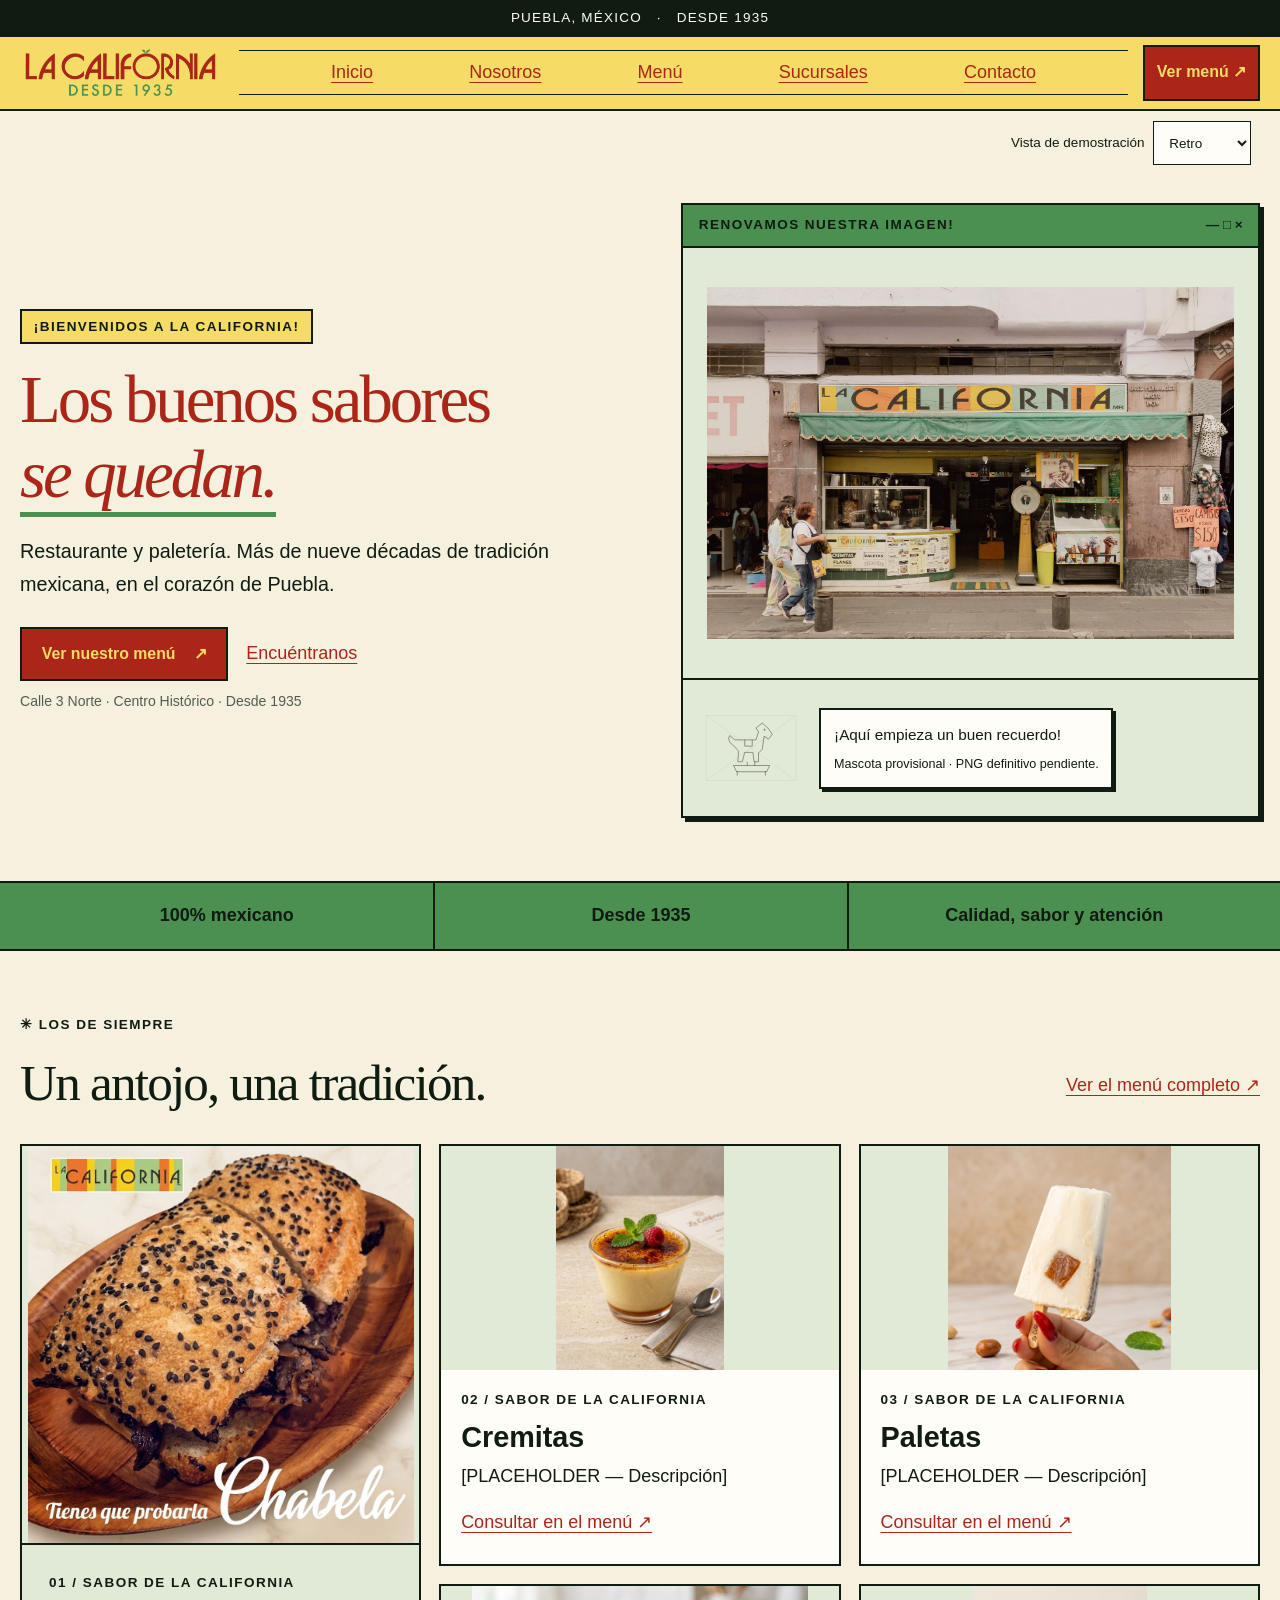
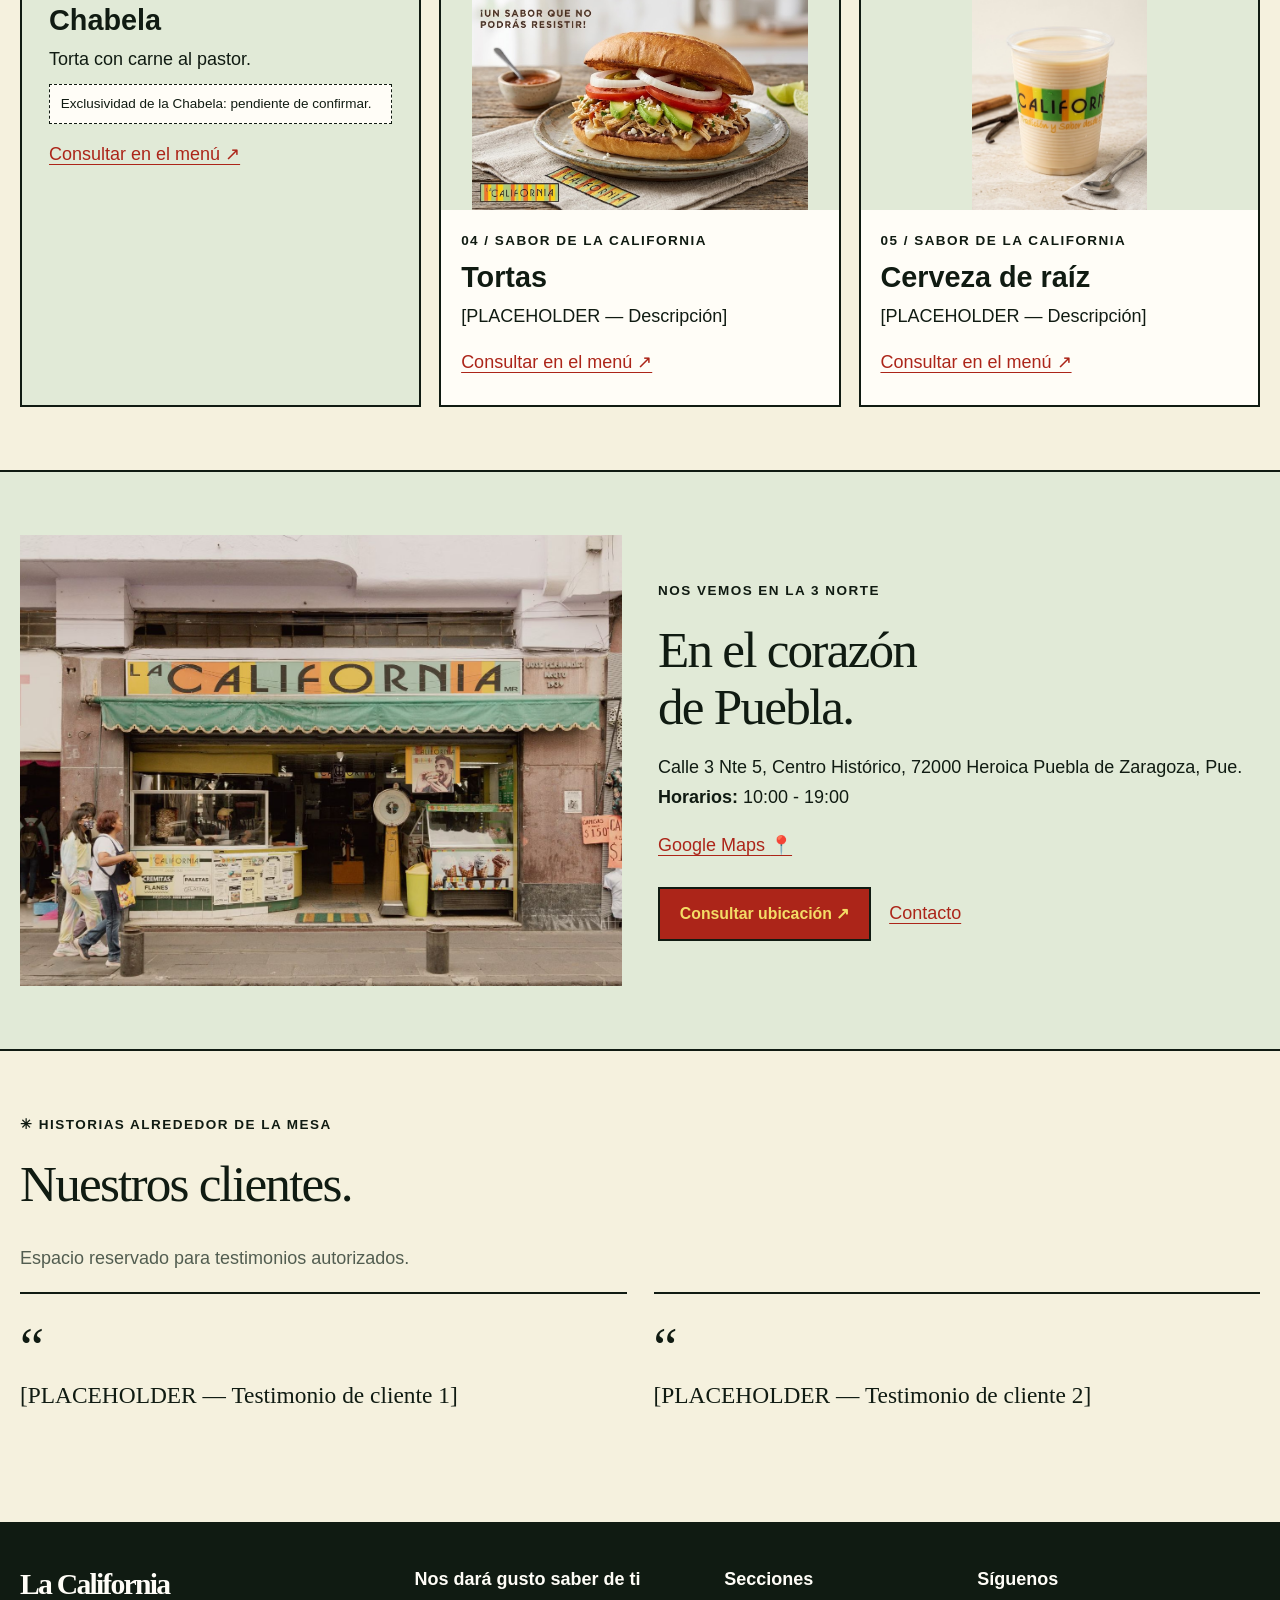
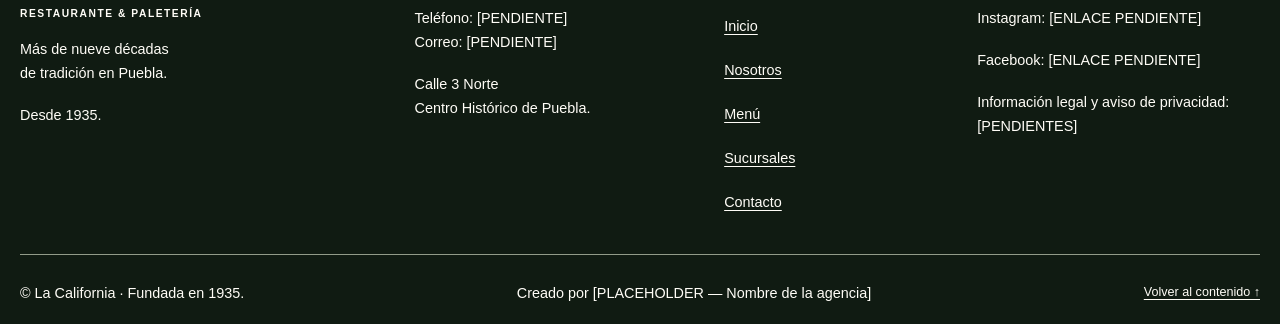
==== commit 68edbade: "cambios en el header, colores e imagenes" ====
--- a/index.html
+++ b/index.html
@@ -27,10 +27,10 @@
   
   <header class="cabecera">
     <div class="contenedor barra">
-      <a class="marca" href="../index.html" aria-label="La California, Inicio"><img src="./images/marca/main-logo.jpg" alt="La California, desde 1935" width="1280" height="416"></a>
+      <a class="marca" href="../index.html" aria-label="La California, Inicio"><img src="images/marca/main-logo.jpg" alt="La California, desde 1935" width="1280" height="416"></a>
       <button class="nav-toggle" aria-expanded="false" aria-controls="navegacion" hidden>Secciones <span aria-hidden="true">＋</span></button>
       <nav class="nav" id="navegacion" aria-label="Navegación principal">
-        <a href="." aria-current="page">Inicio</a>
+        <a href="." aria_current="page">Inicio</a>
         <a href="nosotros/">Nosotros</a>
         <a href="menu/">Menú</a>
         <a href="sucursales/">Sucursales</a>
@@ -63,7 +63,7 @@
           <p class="caption">Calle 3 Norte · Centro Histórico · Desde 1935</p>
         </div>
         <div class="hero-media window">
-          <p class="bar-title"><span>Una visita a La California</span><span aria-hidden="true">— □ ×</span></p>
+          <p class="bar-title"><span> Renovamos nuestra imagen!</span><span aria-hidden="true">— □ ×</span></p>
           <figure class="image-frame">
             <img src="images/local/shop-photo.jpg" alt="foto local" width="800" height="600" fetchpriority="high">
           </figure>
--- a/css/base.css
+++ b/css/base.css
@@ -38,8 +38,13 @@
 }
 
 h1 {
+  color: var(--california-red);
   font-size: clamp(2.65rem, 6vw, 5.1rem);
   letter-spacing: -.045em;
+}
+
+.accent {
+  color: var(--california-green);
 }
 
 h2 {
@@ -59,7 +64,7 @@
 }
 
 a:hover {
-  text-decoration-thickness: 2px;
+  text-decoration-thickness: 3px;
 }
 
 button,
@@ -155,16 +160,34 @@
 }
 
 .cabecera {
+  --header-height: clamp(52px, 30.5vw - 49px, 64px);
+  --header-logo-height: calc(var(--header-height) * .9);
+  --header-control-height: max(44px, calc(var(--header-logo-height) * .8));
+  position: sticky;
+  top: 0;
+  z-index: 100;
   border-bottom: var(--borde);
-  background: var(--superficie);
+  background: var(--california-yellow);
+  transition: transform var(--duracion) ease;
+}
+
+.cabecera.is-hidden {
+  transform: translateY(-100%);
+}
+
+.cabecera:focus-within {
+  transform: translateY(0);
 }
 
 .barra {
-  display: flex;
-  flex-wrap: wrap;
+  display: grid;
+  grid-template-columns: minmax(0, 1fr) auto var(--header-control-height);
   align-items: center;
-  gap: 1rem;
-  padding-block: 1rem;
+  column-gap: 8px;
+  row-gap: 0;
+  min-height: var(--header-height);
+  padding-block: calc(var(--header-height) * .05);
+  width: min(var(--ancho), calc(100% - 24px));
 }
 
 .marca {
@@ -178,6 +201,23 @@
   letter-spacing: -.06em;
 }
 
+.cabecera .marca {
+  grid-column: 1;
+  grid-row: 1;
+  width: 100%;
+  height: var(--header-logo-height);
+  min-width: 0;
+  margin: 0;
+}
+
+.cabecera .marca img {
+  display: block;
+  width: 100%;
+  height: 100%;
+  object-fit: contain;
+  object-position: left center;
+}
+
 .marca small {
   display: block;
   font-family: var(--font-body);
@@ -197,7 +237,7 @@
 
 .nav a {
   padding: .6rem .25rem;
-  font-size: .88rem;
+  font-size: 1.4rem;
   min-height: 44px;
 }
 
@@ -236,10 +276,111 @@
 .nav-toggle {
   background: var(--superficie);
   color: var(--texto);
+  grid-column: 3;
+  grid-row: 1;
+  width: var(--header-control-height);
+  height: var(--header-control-height);
+  min-height: 44px;
+  padding: .5rem;
+  font-size: 0;
+  line-height: 0;
+  gap: 0;
+}
+
+.nav-toggle::before {
+  content: '';
+  display: block;
+  flex: none;
+  width: 22px;
+  height: 2px;
+  background: currentColor;
+  box-shadow: 0 -7px 0 currentColor, 0 7px 0 currentColor;
+}
+
+.nav-toggle > span {
+  display: none;
+}
+
+.cabecera .nav {
+  grid-column: 1 / -1;
+  grid-row: 2;
+  max-height: 70dvh;
+  overflow-y: auto;
+}
+
+/* Menú móvil: panel centrado, compacto y sin marcos interiores. */
+.nav-open {
+  overflow: hidden;
+}
+
+.nav-dialog {
+  position: fixed;
+  inset: 0;
+  margin: auto;
+  width: min(280px, calc(100% - 40px));
+  max-height: calc(100dvh - 48px);
+  padding: .5rem;
+  border: var(--borde);
+  border-radius: var(--radio);
+  background: var(--superficie);
+  color: var(--texto);
+  box-shadow: 0 12px 36px #0003;
+  overflow-y: auto;
+}
+
+.nav-dialog::backdrop {
+  background: #0006;
+}
+
+.nav-dialog-close {
+  position: absolute;
+  top: .5rem;
+  right: .5rem;
+  z-index: 1;
+  display: flex;
+  align-items: center;
+  justify-content: center;
+  width: 44px;
+  height: 44px;
+  margin: 0;
+  padding: 0;
+  border: 0;
+  background: transparent;
+  color: inherit;
+  font-size: 1.6rem;
+}
+
+.nav-dialog .nav[aria-label] {
+  display: flex;
+  flex-direction: column;
+  align-items: stretch;
+  gap: 0;
+  width: 100%;
+  padding: 0;
+  border: 0;
+  background: transparent;
+}
+
+.nav-dialog .nav a {
+  display: flex;
+  justify-content: center;
+  align-items: center;
+  width: 100%;
+  min-height: 44px;
+  padding: .3rem 44px;
+  text-align: center;
 }
 
 .header-cta {
-  margin-left: auto;
+  grid-column: 2;
+  grid-row: 1;
+  justify-self: end;
+  height: var(--header-control-height);
+  min-height: 44px;
+  gap: .25rem;
+  padding: 0 .45rem;
+  font-size: .75rem;
+  white-space: nowrap;
 }
 
 .demo {
@@ -272,7 +413,14 @@
 }
 
 .hero-copy {
+  container-type: inline-size;
+  min-width: 0;
   padding-block: 1rem;
+}
+
+.hero-copy h1 {
+  font-size: min(4rem, 11cqi);
+  white-space: nowrap;
 }
 
 .hero-copy h1 em {
@@ -703,6 +851,46 @@
 }
 
 @media (min-width: 42rem) {
+  .cabecera {
+    --header-height: 72px;
+    --header-logo-height: 56px;
+    --header-control-height: 56px;
+  }
+
+  .barra {
+    grid-template-columns: 204px minmax(0, 1fr) auto;
+    gap: clamp(.3rem, 1.2vw, 1rem);
+    padding-block: 8px;
+  }
+
+  .cabecera .nav {
+    grid-column: 2;
+    grid-row: 1;
+    width: auto;
+    min-width: 0;
+    flex-wrap: nowrap;
+    justify-content: space-evenly;
+    gap: .15rem;
+    height: calc(var(--header-logo-height) * .8);
+    overflow: visible;
+  }
+
+  .cabecera .nav a {
+    display: inline-flex;
+    align-items: center;
+    justify-content: center;
+    height: 100%;
+    font-size: 1rem;
+    padding-inline: .1rem;
+    white-space: nowrap;
+  }
+
+  .header-cta {
+    grid-column: 3;
+    font-size: .889rem;
+    padding-inline: .65rem;
+  }
+
   .pilares .contenedor {
     grid-template-columns: repeat(3, minmax(0, 1fr));
   }
@@ -780,26 +968,6 @@
   }
 }
 
-/* La navegación mantiene su propia fila hasta 1200 px para no comprimir controles. */
-@media (min-width: 75rem) {
-  .nav {
-    width: auto;
-    margin-inline: auto;
-  }
-
-  .barra {
-    gap: 1.5rem;
-  }
-
-  .header-cta {
-    order: 3;
-  }
-
-  .nav {
-    order: 2;
-  }
-}
-
 @media (prefers-reduced-motion: reduce) {
   html:root {
     --duracion: 0ms;
--- a/css/brand.css
+++ b/css/brand.css
@@ -1,16 +1,21 @@
 /* Única fuente de colores. Los temas asignan roles semánticos. */
 :root {
-  --verde: #a7cc8e;
-  --naranja: #e86e2e;
-  --amarillo: #ffe566;
-  --oscuro: #263c30;
-  --crema: #faf6e9;
+  --california-yellow: #F4DC66;
+  --california-red: #AC2519;
+  --california-green: #4B9051;
+
+  --verde: var(--california-green);
+  --rojo: var(--california-red);
+  --naranja: var(--california-red);
+  --amarillo: var(--california-yellow);
+  --oscuro: #101b12;
+  --crema: #F5F1DE;
   --papel: #fffdf7;
-  --suave: #eee8d7;
+  --suave: #e1ead7;
   --muted: #525d50;
   --linea: #929b89;
   --blanco: #ffffff;
-  --enlace-oscuro: #74341b;
+  --enlace-oscuro: var(--california-red);
 
   --font-body: 'Montserrat', Arial, Helvetica, sans-serif;
   --font-title: 'Josefin Sans', 'Trebuchet MS', sans-serif;
@@ -19,4 +24,4 @@
   --ancho: 1240px;
   --duracion: 140ms;
   --movimiento: 2px;
-}+}
--- a/css/theme-retro.css
+++ b/css/theme-retro.css
@@ -6,8 +6,8 @@
   --enlace: var(--enlace-oscuro);
   --borde-color: var(--oscuro);
   --borde: 2px solid var(--borde-color);
-  --boton-fondo: var(--amarillo);
-  --boton-texto: var(--oscuro);
+  --boton-fondo: var(--california-red);
+  --boton-texto: var(--california-yellow);
   --rotulo: var(--verde);
   --identidad: var(--verde);
   --acento-suave: var(--suave);
@@ -24,7 +24,7 @@
 
 .hero-copy h1 em {
   display: inline-block;
-  border-bottom: 5px solid var(--naranja);
+  border-bottom: 5px solid var(--california-green);
 }
 
 .window {
@@ -74,4 +74,4 @@
     width: 100%;
     padding: .55rem;
   }
-}+}
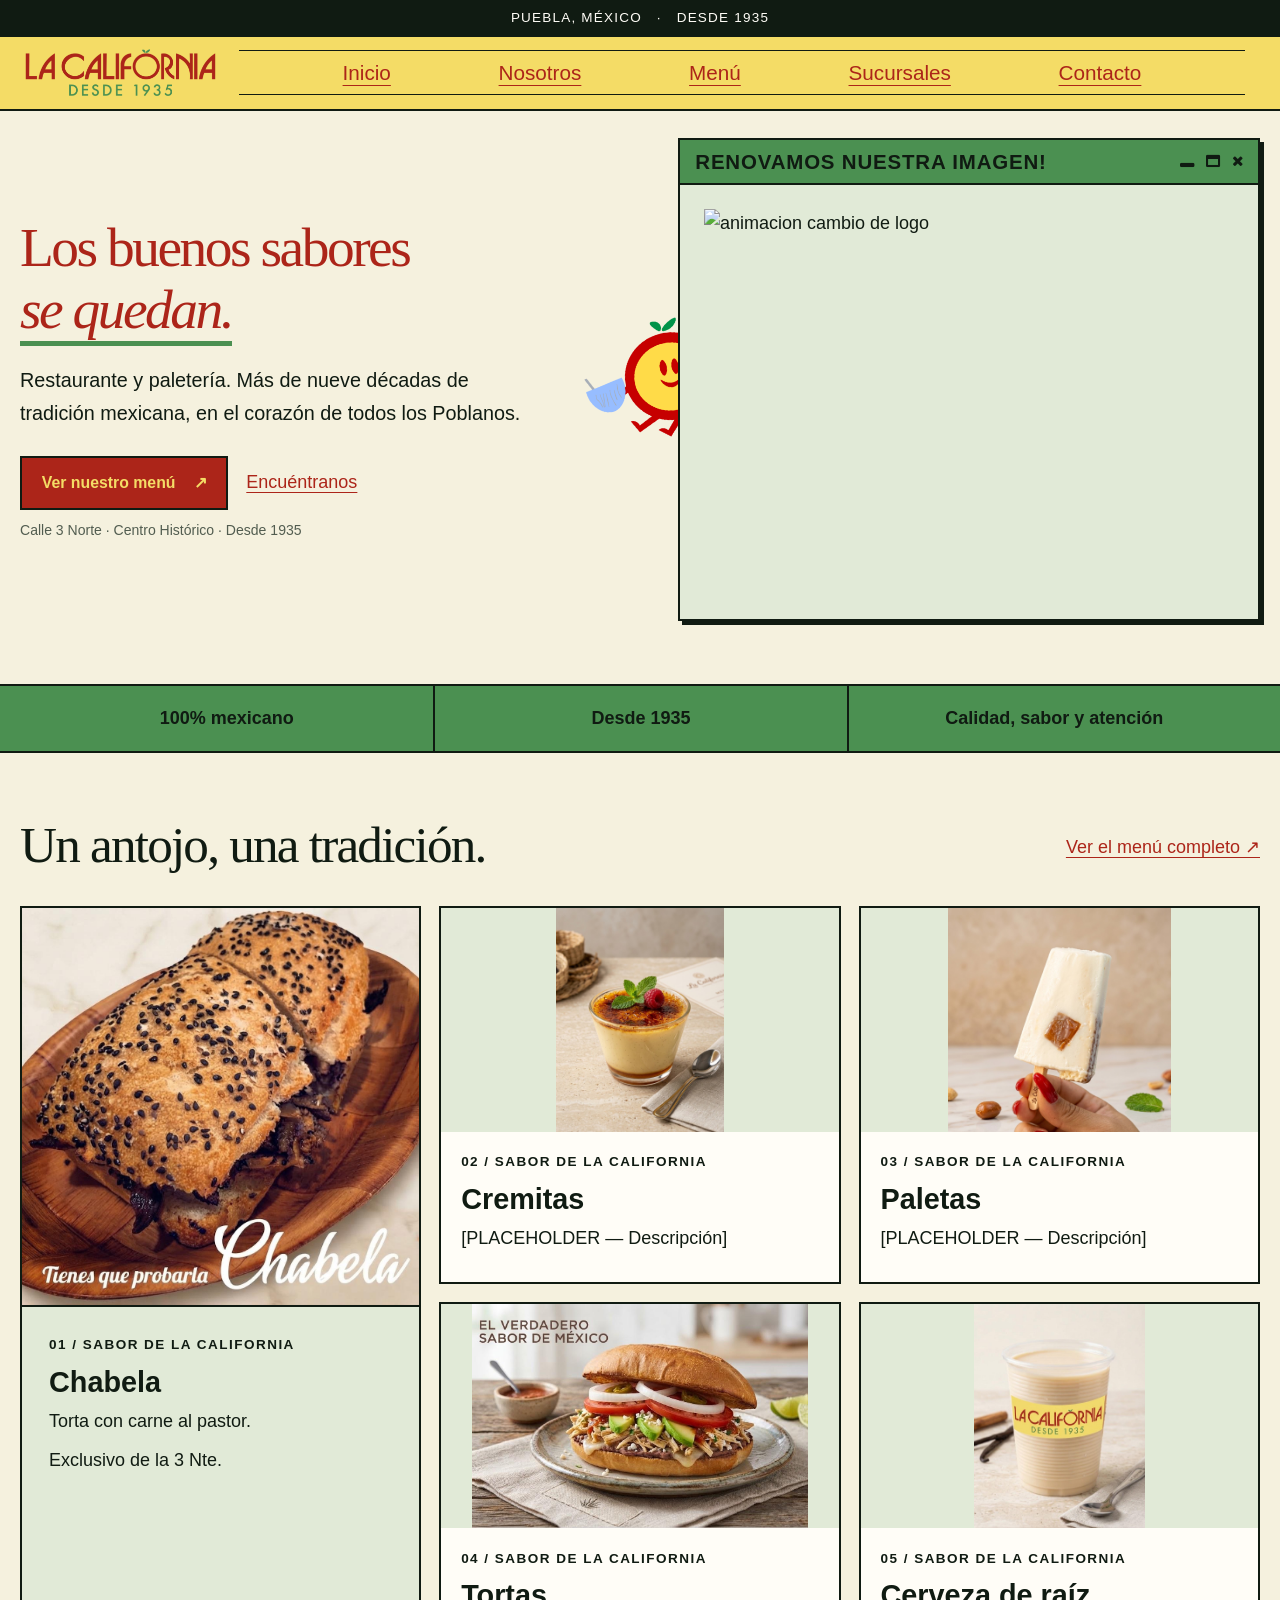
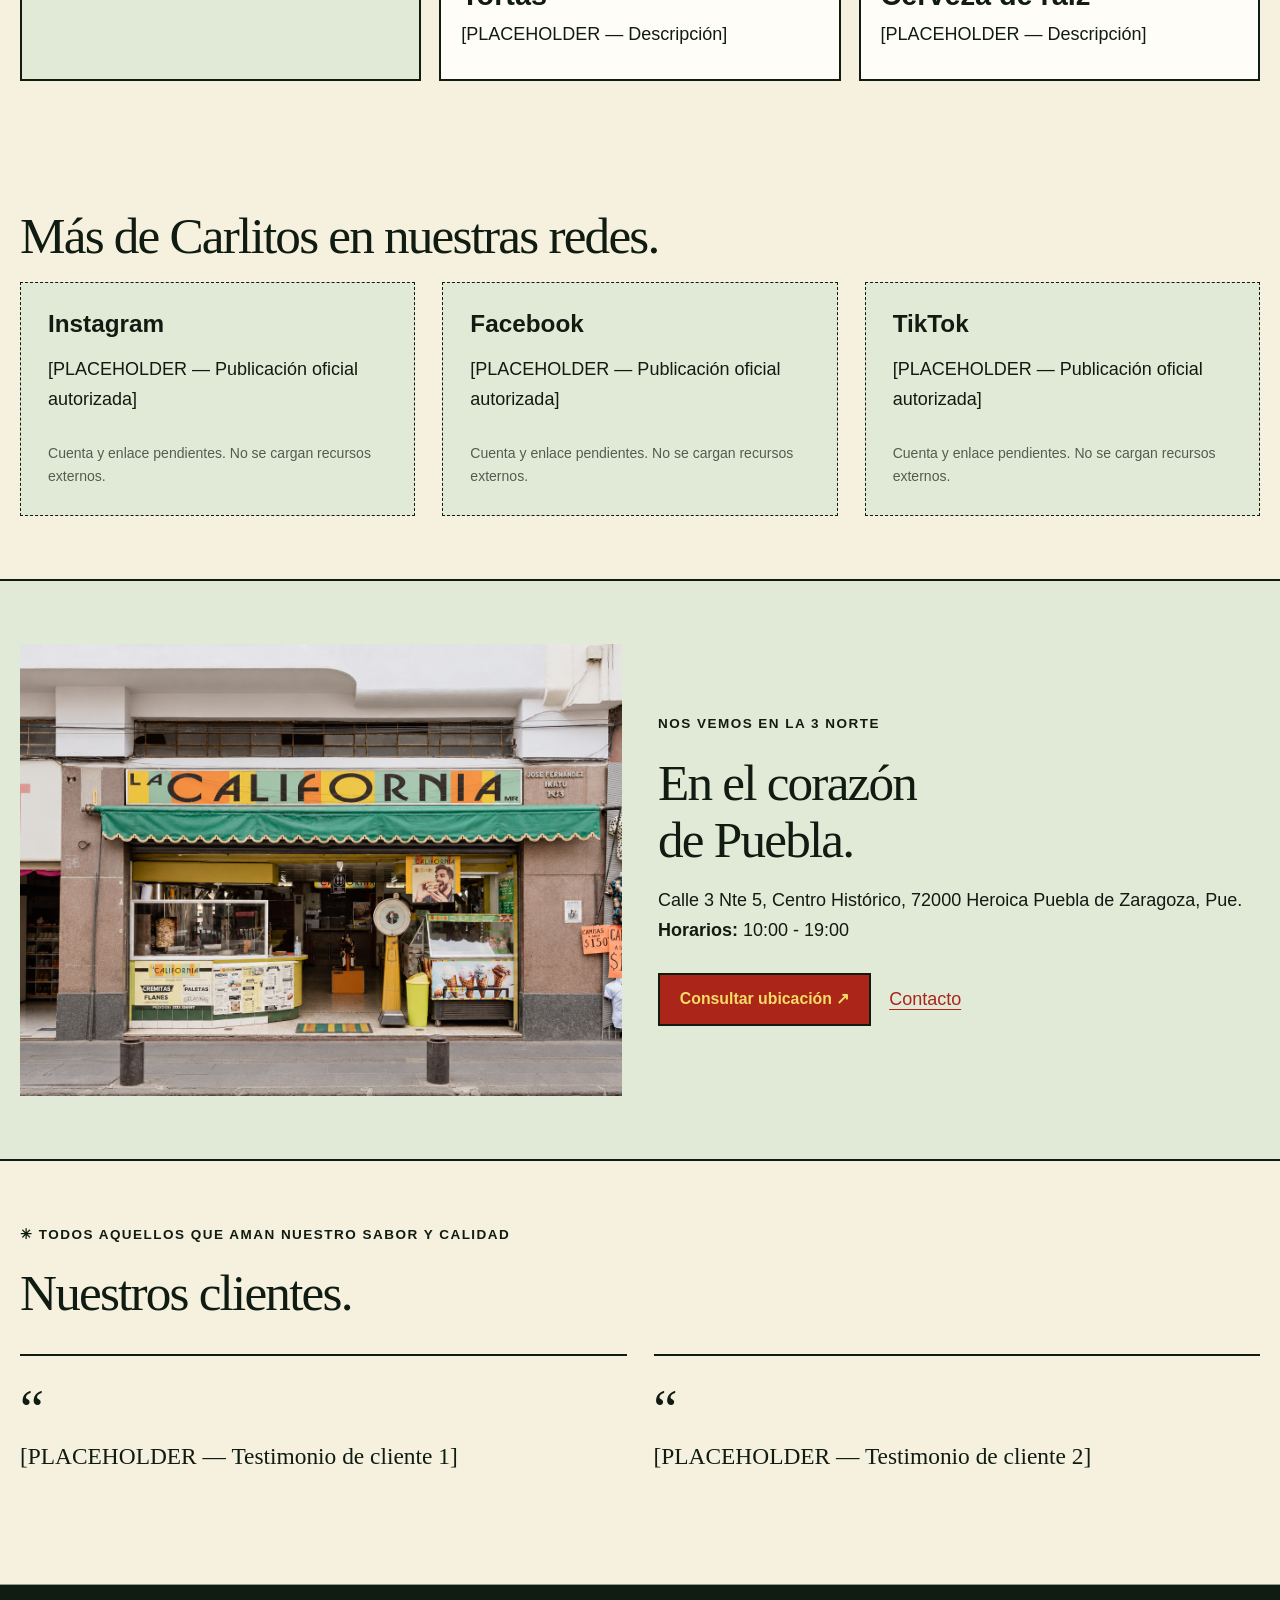
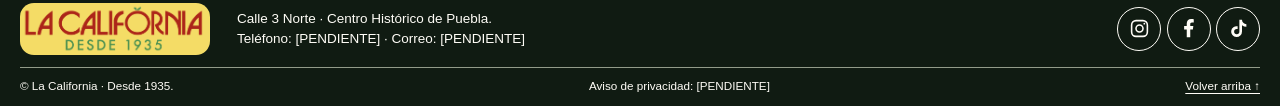
==== commit 1db239db: "detalles, post 2da junta" ====
--- a/index.html
+++ b/index.html
@@ -19,6 +19,8 @@
       "description": "Restaurante y paletería tradicional del Centro Histórico de Puebla, en calle 3 Norte."
     }
   </script>
+  <link rel="stylesheet" href="./css/footer.css">
+  <link rel="stylesheet" href="https://cdnjs.cloudflare.com/ajax/libs/font-awesome/4.7.0/css/font-awesome.min.css">
 </head>
 
 <body>
@@ -36,40 +38,42 @@
         <a href="sucursales/">Sucursales</a>
         <a href="contacto/">Contacto</a>
       </nav>
-      <a class="boton header-cta" href="menu/">Ver menú <span aria-hidden="true">↗</span></a>
+      <!-- <a class="boton header-cta" href="menu/">Ver menú <span aria-hidden="true">↗</span></a> -->
     </div>
   </header>
 
-  <div class="contenedor demo" hidden>
+  <!-- <div class="contenedor demo" hidden>
     <label for="tema">Vista de demostración</label>
     <select id="tema">
       <option value="retro">Retro</option>
       <option value="modern">Moderno</option>
     </select>
     <span id="theme-status" role="status"></span>
-  </div>
+  </div> -->
 
   <main id="contenido" tabindex="-1">
     <section class="hero">
       <div class="contenedor hero-grid">
         <div class="hero-copy">
-          <p class="eyebrow">¡Bienvenidos a La California!</p>
-          <h1>Los buenos sabores<br><em>se quedan.</em></h1>
-          <p class="intro">Restaurante y paletería. Más de nueve décadas de tradición mexicana, en el corazón de Puebla.</p>
+          <div class="hero-heading">
+            <h1>Los buenos sabores<br><em>se quedan.</em></h1>
+          </div>
+          <p class="intro">Restaurante y paletería. Más de nueve décadas de tradición mexicana, en el corazón de todos los Poblanos.</p>
           <div class="acciones">
             <a class="boton" href="menu/index.html">Ver nuestro menú <span aria-hidden="true">↗</span></a>
             <a href="sucursales/index.html">Encuéntranos</a>
           </div>
           <p class="caption">Calle 3 Norte · Centro Histórico · Desde 1935</p>
         </div>
-        <div class="hero-media window">
-          <p class="bar-title"><span> Renovamos nuestra imagen!</span><span aria-hidden="true">— □ ×</span></p>
-          <figure class="image-frame">
-            <img src="images/local/shop-photo.jpg" alt="foto local" width="800" height="600" fetchpriority="high">
+        <div class="hero-scene">
+          <figure class="hero-mascot">
+            <img src="images/mascota/carlitos sentado (2).png" alt="Carlitos, la mascota de La California, asomándose junto a la ventana" width="1975" height="1634">
           </figure>
-          <div class="mascot">
-            <img src="images/mascota/caballito-provisional.svg" width="100" height="100" alt="Boceto provisional de un caballito mecánico infantil" loading="lazy">
-            <p class="bubble">¡Aquí empieza un buen recuerdo!<small>Mascota provisional · PNG definitivo pendiente.</small></p>
+          <div class="hero-media window">
+            <p class="bar-title hero-announcement"><span> Renovamos nuestra imagen!</span><span class="window-icons" aria-hidden="true"><i class="fa fa-window-minimize"></i><i class="fa fa-window-maximize"></i><i class="fa fa-times"></i></span></p>
+            <figure class="image-frame">
+              <img src="images/local/shop-photo.jpg" alt="animacion cambio de logo" width="800" height="600" fetchpriority="high">
+            </figure>
           </div>
         </div>
       </div>
@@ -87,7 +91,7 @@
       <div class="contenedor">
         <div class="section-head">
           <div>
-            <p class="eyebrow">Los de siempre</p>
+            <!-- <p class="eyebrow">Los de siempre</p> -->
             <h2>Un antojo, una tradición.</h2>
           </div>
           <a href="menu/">Ver el menú completo ↗</a>
@@ -101,8 +105,8 @@
               <p class="eyebrow">01 / SABOR DE LA CALIFORNIA</p>
               <h3>Chabela</h3>
               <p>Torta con carne al pastor.</p>
-              <p class="pending">Exclusividad de la Chabela: pendiente de confirmar.</p>
-              <a href="menu/#chabelas">Consultar en el menú ↗</a>
+              <p>Exclusivo de la 3 Nte.</p>
+              <!-- <a href="menu/#chabelas">Consultar en el menú ↗</a> -->
             </div>
           </article>
           <article class="product ">
@@ -113,7 +117,7 @@
               <p class="eyebrow">02 / SABOR DE LA CALIFORNIA</p>
               <h3>Cremitas</h3>
               <p>[PLACEHOLDER — Descripción]</p>
-              <a href="./menu/#cremitas">Consultar en el menú ↗</a>
+              <!-- <a href="./menu/#cremitas">Consultar en el menú ↗</a> -->
             </div>
           </article>
           <article class="product ">
@@ -124,7 +128,7 @@
               <p class="eyebrow">03 / SABOR DE LA CALIFORNIA</p>
               <h3>Paletas</h3>
               <p>[PLACEHOLDER — Descripción]</p>
-              <a href="./menu/#paletas">Consultar en el menú ↗</a>
+              <!-- <a href="./menu/#paletas">Consultar en el menú ↗</a> -->
             </div>
           </article>
           <article class="product ">
@@ -135,7 +139,7 @@
               <p class="eyebrow">04 / SABOR DE LA CALIFORNIA</p>
               <h3>Tortas</h3>
               <p>[PLACEHOLDER — Descripción]</p>
-              <a href="./menu/#tortas">Consultar en el menú ↗</a>
+              <!-- <a href="./menu/#tortas">Consultar en el menú ↗</a> -->
             </div>
           </article>
           <article class="product ">
@@ -146,8 +150,32 @@
               <p class="eyebrow">05 / SABOR DE LA CALIFORNIA</p>
               <h3>Cerveza de raíz</h3>
               <p>[PLACEHOLDER — Descripción]</p>
-              <a href="./menu/#bebidas">Consultar en el menú ↗</a>
-            </div>
+              <!-- <a href="./menu/#bebidas">Consultar en el menú ↗</a> -->
+            </div>
+          </article>
+        </div>
+      </div>
+    </section>
+
+    <section class="seccion">
+      <div class="contenedor">
+        <!-- <p class="eyebrow">Un poquito de nuestra vida diaria</p> -->
+        <h2>Más de Carlitos en nuestras redes.</h2>
+        <div class="two-col social-grid">
+          <article class="social-placeholder" data-social="instagram">
+            <h3>Instagram</h3>
+            <p>[PLACEHOLDER — Publicación oficial autorizada]</p>
+            <p class="caption">Cuenta y enlace pendientes. No se cargan recursos externos.</p>
+          </article>
+          <article class="social-placeholder" data-social="facebook">
+            <h3>Facebook</h3>
+            <p>[PLACEHOLDER — Publicación oficial autorizada]</p>
+            <p class="caption">Cuenta y enlace pendientes. No se cargan recursos externos.</p>
+          </article>
+          <article class="social-placeholder" data-social="tiktok">
+            <h3>TikTok</h3>
+            <p>[PLACEHOLDER — Publicación oficial autorizada]</p>
+            <p class="caption">Cuenta y enlace pendientes. No se cargan recursos externos.</p>
           </article>
         </div>
       </div>
@@ -156,16 +184,16 @@
     <section class="seccion location">
       <div class="contenedor split">
         <figure class="image-frame">
-          <img src="./images/local/shop-photo.jpg" alt="" width="800" height="600" loading="lazy">
+          <img src="./images/local/cleaned-maps.jpg" alt="" width="800" height="600" loading="lazy">
         </figure>
         <div>
           <p class="eyebrow">Nos vemos en la 3 Norte</p>
           <h2>En el corazón<br>de Puebla.</h2>
           <address>Calle 3 Nte 5, Centro Histórico, 72000 Heroica Puebla de Zaragoza, Pue.<br></address>
           <p><strong>Horarios:</strong> 10:00 - 19:00</p>
-          <p><a href="https://maps.app.goo.gl/RK5eaMLgDQD8QW4eA" target="_blank" rel="noopener noreferrer">Google Maps <span aria-hidden="true">📍</span></a></p>
+          <!-- <p><a href="https://maps.app.goo.gl/RK5eaMLgDQD8QW4eA" target="_blank" rel="noopener noreferrer">Google Maps <span aria-hidden="true">📍</span></a></p> -->
           <div class="acciones">
-            <a class="boton" href="./sucursales/">Consultar ubicación ↗</a>
+            <a class="boton" href="https://maps.app.goo.gl/RK5eaMLgDQD8QW4eA">Consultar ubicación ↗</a>
             <a href="./contacto/">Contacto</a>
           </div>
         </div>
@@ -176,11 +204,10 @@
       <div class="contenedor">
         <div class="section-head">
           <div>
-            <p class="eyebrow">Historias alrededor de la mesa</p>
+            <p class="eyebrow">Todos aquellos que aman nuestro sabor y calidad</p>
             <h2>Nuestros clientes.</h2>
           </div>
         </div>
-        <p class="muted">Espacio reservado para testimonios autorizados.</p>
         <div class="testimonials">
           <div class="testimonial">
             <p>[PLACEHOLDER — Testimonio de cliente 1]</p>
@@ -193,40 +220,41 @@
     </section>
   </main>
 
-  <footer class="footer">
+  <footer class="footer footer-compact">
     <div class="contenedor">
-      <div class="footer-grid">
-        <div>
-          <a class="marca" href="./">La California<small>Restaurante & paletería</small></a>
-          <p style="margin-top:1rem">Más de nueve décadas<br>de tradición en Puebla.</p>
-          <p>Desde 1935.</p>
-        </div>
-        <div>
-          <h2>Nos dará gusto saber de ti</h2>
-          <p>Teléfono: [PENDIENTE]<br>Correo: [PENDIENTE]</p>
-          <p>Calle 3 Norte<br>Centro Histórico de Puebla.</p>
-        </div>
-        <div>
-          <h2>Secciones</h2>
-          <nav aria-label="Navegación del pie">
-            <a href="./" aria-current="page">Inicio</a>
-            <a href="./nosotros/">Nosotros</a>
-            <a href="./menu/">Menú</a>
-            <a href="./sucursales/">Sucursales</a>
-            <a href="./contacto/">Contacto</a>
-          </nav>
-        </div>
-        <div>
-          <h2>Síguenos</h2>
-          <p>Instagram: [ENLACE PENDIENTE]</p>
-          <p>Facebook: [ENLACE PENDIENTE]</p>
-          <p>Información legal y aviso de privacidad: [PENDIENTES]</p>
+      <div class="footer-content">
+        <a class="footer-logo" href="./index.html" aria-label="La California, Inicio">
+          <img src="./images/marca/main-logo.jpg" alt="La California, desde 1935" width="813" height="223" loading="lazy">
+        </a>
+        <div class="footer-contact">
+          <p>Calle 3 Norte · Centro Histórico de Puebla.</p>
+          <p>Teléfono: [PENDIENTE] · Correo: [PENDIENTE]</p>
+        </div>
+        <div class="footer-socials" role="group" aria-label="Redes sociales">
+          <!-- Para activar cada red, añade href="URL_OFICIAL" y elimina aria-disabled="true". -->
+          <a class="social-icon" role="link" aria-disabled="true" aria-label="Instagram" title="Instagram">
+            <svg viewBox="0 0 24 24" fill="none" stroke="currentColor" stroke-width="1.8" aria-hidden="true" focusable="false">
+              <rect x="3" y="3" width="18" height="18" rx="5"/>
+              <circle cx="12" cy="12" r="4"/>
+              <circle cx="17.5" cy="6.5" r="1" fill="currentColor" stroke="none"/>
+            </svg>
+          </a>
+          <a class="social-icon" role="link" aria-disabled="true" aria-label="Facebook" title="Facebook">
+            <svg viewBox="0 0 24 24" fill="currentColor" aria-hidden="true" focusable="false">
+              <path d="M14 22v-9h3l.5-4H14V7c0-1.2.4-2 2-2h2V1.4C17.3 1.2 16.3 1 15 1c-3.2 0-5 1.9-5 5.4V9H7v4h3v9z"/>
+            </svg>
+          </a>
+          <a class="social-icon" role="link" aria-disabled="true" aria-label="TikTok" title="TikTok">
+            <svg viewBox="0 0 24 24" fill="currentColor" aria-hidden="true" focusable="false">
+              <path d="M16 2h-3v13.5a3 3 0 1 1-3-3c.3 0 .7.1 1 .2V9.5a6.2 6.2 0 1 0 5 6V8.2A8.4 8.4 0 0 0 21 10V7a5 5 0 0 1-5-5z"/>
+            </svg>
+          </a>
         </div>
       </div>
       <div class="footer-bottom">
-        <p>© La California · Fundada en 1935.</p>
-        <p>Creado por [PLACEHOLDER — Nombre de la agencia]</p>
-        <a href="#contenido">Volver al contenido ↑</a>
+        <p>© La California · Desde 1935.</p>
+        <p>Aviso de privacidad: [PENDIENTE]</p>
+        <a href="#contenido">Volver arriba ↑</a>
       </div>
     </div>
   </footer>
--- a/css/base.css
+++ b/css/base.css
@@ -412,6 +412,26 @@
   align-items: center;
 }
 
+.page-sucursales .seccion .split > .image-frame {
+  padding-inline: clamp(12px, 2vw, 24px);
+  min-width: 0;
+}
+
+.page-sucursales .seccion .split > .image-frame img {
+  object-fit: contain;
+}
+
+@media (max-width: 41.99rem) {
+  .page-sucursales .seccion .split > .product-body {
+    order: -1;
+  }
+
+  .page-sucursales .seccion .split > .image-frame {
+    order: 1;
+    padding-bottom: 1rem;
+  }
+}
+
 .hero-copy {
   container-type: inline-size;
   min-width: 0;
@@ -428,6 +448,57 @@
   font-style: italic;
 }
 
+.hero-scene {
+  position: relative;
+  isolation: isolate;
+  width: 100%;
+  max-width: 640px;
+  min-width: 0;
+  margin-inline: auto;
+  padding-left: clamp(58px, 18%, 100px);
+}
+
+.hero-scene .hero-media {
+  position: relative;
+  z-index: 1;
+}
+
+.hero-scene .hero-mascot {
+  position: absolute;
+  left: 0;
+  top: 50%;
+  width: clamp(88px, 28%, 150px);
+  margin: 0;
+  transform: translateY(-50%) rotate(-8deg);
+  pointer-events: none;
+}
+
+.hero-mascot img {
+  width: 100%;
+  height: auto;
+  object-fit: contain;
+}
+
+@media (max-width: 41.99rem) {
+  .hero-scene {
+    --mascot-width: clamp(110px, 30vw, 150px);
+    max-width: none;
+    padding-left: 0;
+    padding-top: calc(var(--mascot-width) * .62);
+  }
+
+  .hero-scene .hero-mascot {
+    top: 0;
+    left: 50%;
+    width: var(--mascot-width);
+    transform: translateX(-50%);
+  }
+
+  .hero-scene .hero-media {
+    width: 100%;
+  }
+}
+
 .acciones {
   display: flex;
   flex-wrap: wrap;
@@ -457,6 +528,20 @@
 
 .bar-title span:last-child {
   letter-spacing: 0;
+}
+
+.hero-announcement > span:first-child {
+  font-size: clamp(1rem, 1.6vw, 1.3rem);
+  line-height: 1.25;
+  letter-spacing: .04em;
+}
+
+.bar-title .window-icons {
+  display: inline-flex;
+  align-items: center;
+  gap: .65rem;
+  flex-shrink: 0;
+  font-size: .8rem;
 }
 
 .image-frame {
@@ -641,8 +726,44 @@
 }
 
 .page-head {
-  padding-block: 2rem var(--espacio);
+  padding-block: clamp(1rem, 3vw, 2rem);
   border-bottom: var(--borde);
+}
+
+.page-head-grid {
+  display: grid;
+  grid-template-columns: minmax(0, 1fr) clamp(72px, 20vw, 180px);
+  align-items: center;
+  gap: clamp(.75rem, 3vw, 2rem);
+}
+
+.page-head-copy {
+  min-width: 0;
+}
+
+.page-head h1 {
+  font-size: clamp(1.55rem, 3.5vw, 3rem);
+  margin-bottom: .6rem;
+}
+
+.page-head .eyebrow {
+  font-size: clamp(.65rem, 1.2vw, .8rem);
+  margin-bottom: .5rem;
+}
+
+.page-head .intro {
+  font-size: clamp(.85rem, 1.4vw, 1rem);
+  line-height: 1.45;
+}
+
+.page-head-mascot {
+  margin: 0;
+}
+
+.page-head-mascot img {
+  width: 100%;
+  height: auto;
+  object-fit: contain;
 }
 
 .page-head p:last-child {
@@ -880,7 +1001,8 @@
     align-items: center;
     justify-content: center;
     height: 100%;
-    font-size: 1rem;
+    font-size: clamp(.72rem, calc(1.8vw - .08rem), 1.15rem);
+    flex-shrink: 0;
     padding-inline: .1rem;
     white-space: nowrap;
   }
@@ -928,9 +1050,17 @@
 }
 
 @media (min-width: 60rem) {
+  .social-grid {
+    grid-template-columns: repeat(3, minmax(0, 1fr));
+  }
+
   .hero-grid {
-    grid-template-columns: 1.05fr 1fr;
+    grid-template-columns: minmax(0, 1fr) 55%;
     gap: 3rem;
+  }
+
+  .hero-scene {
+    max-width: none;
   }
 
   .products {
--- a/css/footer.css
+++ b/css/footer.css
@@ -0,0 +1,107 @@
+/* Pie compartido por todas las páginas. */
+.footer.footer-compact {
+  padding: 1rem 0 .65rem;
+  border-top: 1px solid var(--linea, #929b89);
+  background: var(--texto, #101b12);
+  color: var(--superficie, #fffdf7);
+}
+
+.footer-compact .footer-content {
+  display: grid;
+  grid-template-columns: minmax(0, 1fr) auto;
+  align-items: center;
+  gap: .75rem 1rem;
+}
+
+.footer-compact .footer-logo {
+  display: block;
+  width: min(100%, 190px);
+}
+
+.footer-compact .footer-logo img {
+  display: block;
+  width: 100%;
+  height: auto;
+  border-radius: 14px;
+}
+
+.footer-compact .footer-contact {
+  grid-column: 1 / -1;
+  grid-row: 2;
+  font-size: .75rem;
+  line-height: 1.5;
+}
+
+.footer-compact .footer-contact p {
+  margin: 0;
+  font-size: inherit;
+}
+
+.footer-compact .footer-socials {
+  display: flex;
+  gap: .3rem;
+  align-items: center;
+}
+
+.footer-compact .social-icon {
+  display: inline-flex;
+  align-items: center;
+  justify-content: center;
+  flex: none;
+  width: 44px;
+  height: 44px;
+  border: 1px solid currentColor;
+  border-radius: 50%;
+  color: inherit;
+  text-decoration: none;
+}
+
+.footer-compact .social-icon svg {
+  display: block;
+  width: 21px;
+  height: 21px;
+}
+
+.footer-compact .social-icon[href]:hover {
+  background: var(--california-yellow, #F4DC66);
+  color: var(--california-red, #AC2519);
+}
+
+.footer-compact .footer-bottom {
+  display: flex;
+  flex-wrap: wrap;
+  justify-content: space-between;
+  align-items: center;
+  gap: .35rem 1rem;
+  margin-top: .65rem;
+  padding-top: .5rem;
+  border-top: 1px solid var(--linea, #929b89);
+  font-size: .65rem;
+  line-height: 1.5;
+}
+
+.footer-compact .footer-bottom p {
+  margin: 0;
+  font-size: inherit;
+}
+
+.footer-compact a {
+  color: inherit;
+}
+
+.footer-compact :focus-visible {
+  outline: 2px solid var(--california-yellow, #F4DC66);
+  outline-offset: 4px;
+}
+
+@media (min-width: 42rem) {
+  .footer-compact .footer-content {
+    grid-template-columns: minmax(140px, 190px) minmax(0, 1fr) auto;
+    gap: 1.5rem;
+  }
+
+  .footer-compact .footer-contact {
+    grid-column: 2;
+    grid-row: 1;
+  }
+}
